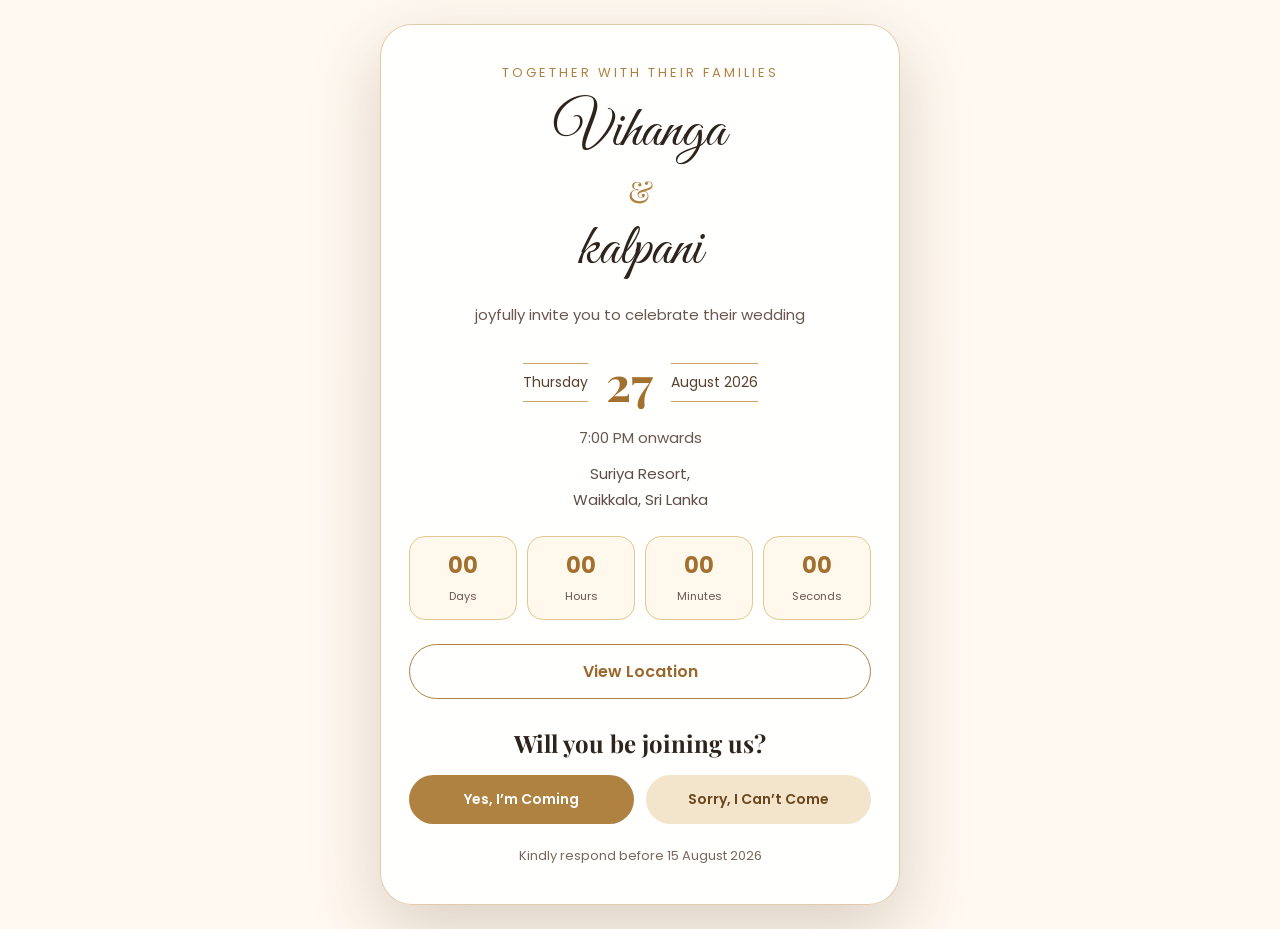
==== index.html @ 4d217984 "initial commit" ====
<!DOCTYPE html>
<html lang="en">
<head>
  <meta charset="UTF-8" />
  <meta name="viewport" content="width=device-width, initial-scale=1.0" />

  <title>Wedding Invitation</title>

  <link rel="preconnect" href="https://fonts.googleapis.com">
  <link rel="preconnect" href="https://fonts.gstatic.com" crossorigin>
  <link 
    href="https://fonts.googleapis.com/css2?family=Great+Vibes&family=Playfair+Display:wght@600;700&family=Poppins:wght@300;400;500;600&display=swap" 
    rel="stylesheet"
  >

  <link rel="stylesheet" href="style.css" />
</head>

<body>
  <section class="page">
    <div class="invitation-card">

      <p class="top-text">Together with their families</p>

      <h1 class="couple-name">Vihanga</h1>
      <p class="amp">&</p>
      <h1 class="couple-name">kalpani</h1>

      <p class="invite-text">
        joyfully invite you to celebrate their wedding
      </p>

      <div class="date-box">
        <span>Thursday</span>
        <strong>27</strong>
        <span>August 2026</span>
      </div>

      <p class="time">7:00 PM onwards</p>

      <p class="venue">
        Suriya Resort,<br>
        Waikkala, Sri Lanka
      </p>

      <div class="countdown">
        <div>
          <span id="days">00</span>
          <small>Days</small>
        </div>
        <div>
          <span id="hours">00</span>
          <small>Hours</small>
        </div>
        <div>
          <span id="minutes">00</span>
          <small>Minutes</small>
        </div>
        <div>
          <span id="seconds">00</span>
          <small>Seconds</small>
        </div>
      </div>

      <a 
        href="https://maps.app.goo.gl/Nn2h7sFLDueFdToS6" 
        target="_blank" 
        class="location-btn"
      >
        View Location
      </a>

      <h2 class="rsvp-title">Will you be joining us?</h2>

      <div class="rsvp-buttons">
        <a 
          href="https://forms.gle/jM84iCTwcnWdYzFVA" 
          target="_blank" 
          class="yes-btn"
        >
          Yes, I’m Coming
        </a>

        <a 
          href="PASTE_YOUR_GOOGLE_FORM_LINK_HERE" 
          target="_blank" 
          class="no-btn"
        >
          Sorry, I Can’t Come
        </a>
      </div>

      <p class="bottom-note">
        Kindly respond before 15 August 2026
      </p>

    </div>
  </section>

  <script src="script.js"></script>
</body>
</html>
---- style.css ----
* {
  margin: 0;
  padding: 0;
  box-sizing: border-box;
}

body {
  font-family: "Poppins", sans-serif;
  min-height: 100vh;
  background:
    linear-gradient(rgba(255, 248, 239, 0.85), rgba(255, 248, 239, 0.9)),
    url("https://images.unsplash.com/photo-1519225421980-715cb0215aed?auto=format&fit=crop&w=1600&q=80");
  background-size: cover;
  background-position: center;
  color: #3c2f2f;
}

.page {
  min-height: 100vh;
  display: flex;
  justify-content: center;
  align-items: center;
  padding: 24px;
}

.invitation-card {
  width: 100%;
  max-width: 520px;
  background: rgba(255, 255, 255, 0.92);
  border: 1px solid rgba(188, 141, 73, 0.45);
  border-radius: 32px;
  padding: 38px 28px;
  text-align: center;
  box-shadow: 0 25px 70px rgba(90, 64, 38, 0.22);
  animation: fadeUp 1s ease;
}

.top-text {
  font-size: 13px;
  letter-spacing: 3px;
  text-transform: uppercase;
  color: #b08242;
  margin-bottom: 20px;
}

.couple-name {
  font-family: "Great Vibes", cursive;
  font-size: 58px;
  font-weight: 400;
  color: #2f241d;
  line-height: 1;
}

.amp {
  font-family: "Playfair Display", serif;
  font-size: 30px;
  color: #b08242;
  margin: 10px 0;
}

.invite-text {
  margin: 24px 0;
  font-size: 15px;
  color: #6a5750;
}

.date-box {
  display: flex;
  align-items: center;
  justify-content: center;
  gap: 18px;
  margin: 24px 0 12px;
  color: #5a4030;
}

.date-box span {
  border-top: 1px solid #caa66b;
  border-bottom: 1px solid #caa66b;
  padding: 8px 0;
  font-size: 14px;
}

.date-box strong {
  font-family: "Playfair Display", serif;
  font-size: 48px;
  color: #a2702f;
}

.time {
  font-size: 15px;
  margin-bottom: 12px;
  color: #6a5750;
}

.venue {
  font-size: 15px;
  line-height: 1.7;
  color: #5e4c45;
  margin-bottom: 24px;
}

.countdown {
  display: grid;
  grid-template-columns: repeat(4, 1fr);
  gap: 10px;
  margin: 24px 0;
}

.countdown div {
  background: #fff8ec;
  border: 1px solid #e5c78f;
  border-radius: 16px;
  padding: 12px 6px;
}

.countdown span {
  display: block;
  font-weight: 700;
  font-size: 22px;
  color: #a2702f;
}

.countdown small {
  font-size: 11px;
  color: #6a5750;
}

.location-btn {
  display: inline-block;
  width: 100%;
  padding: 14px;
  border-radius: 999px;
  text-decoration: none;
  border: 1px solid #b08242;
  color: #9a682c;
  font-weight: 600;
  margin-bottom: 28px;
  transition: 0.3s;
}

.location-btn:hover {
  background: #b08242;
  color: #fff;
}

.rsvp-title {
  font-family: "Playfair Display", serif;
  font-size: 24px;
  margin-bottom: 16px;
  color: #2f241d;
}

.rsvp-buttons {
  display: flex;
  gap: 12px;
}

.rsvp-buttons a {
  flex: 1;
  text-decoration: none;
  padding: 14px 12px;
  border-radius: 999px;
  font-size: 14px;
  font-weight: 600;
  transition: 0.3s;
}

.yes-btn {
  background: #b08242;
  color: white;
}

.no-btn {
  background: #f3e5cc;
  color: #6b461d;
}

.yes-btn:hover {
  background: #8f642d;
}

.no-btn:hover {
  background: #e5c78f;
}

.bottom-note {
  margin-top: 22px;
  font-size: 13px;
  color: #7a665c;
}

@keyframes fadeUp {
  from {
    opacity: 0;
    transform: translateY(25px);
  }

  to {
    opacity: 1;
    transform: translateY(0);
  }
}

@media (max-width: 480px) {
  .invitation-card {
    padding: 32px 20px;
  }

  .couple-name {
    font-size: 48px;
  }

  .date-box {
    gap: 12px;
  }

  .date-box strong {
    font-size: 42px;
  }

  .rsvp-buttons {
    flex-direction: column;
  }
}
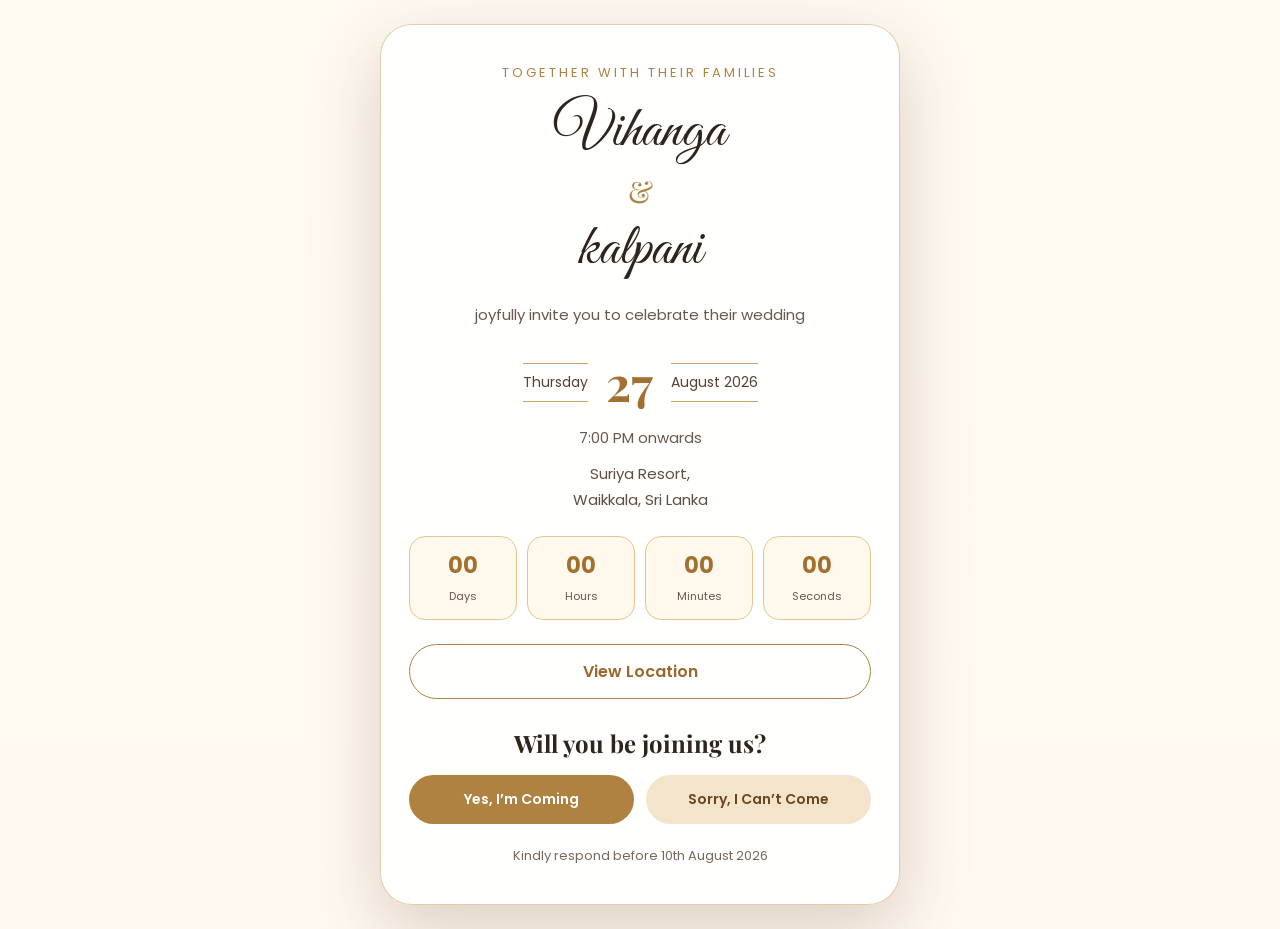
==== commit 8362ba11: "updated with yes and no links" ====
--- a/index.html
+++ b/index.html
@@ -74,16 +74,18 @@
 
       <div class="rsvp-buttons">
         <a 
-          href="https://forms.gle/jM84iCTwcnWdYzFVA" 
+          href="https://docs.google.com/forms/d/e/1FAIpQLSenoeeW-GaqPg-8CktWlD7vNxTpVNVENnKUKVrQCi29MvmIHw/viewform?usp=pp_url&entry.468338630=Yes+,+I'm+Coming" 
           target="_blank" 
+          rel="noopener noreferrer"
           class="yes-btn"
         >
           Yes, I’m Coming
         </a>
 
         <a 
-          href="PASTE_YOUR_GOOGLE_FORM_LINK_HERE" 
+          href="https://docs.google.com/forms/d/e/1FAIpQLSenoeeW-GaqPg-8CktWlD7vNxTpVNVENnKUKVrQCi29MvmIHw/viewform?usp=pp_url&entry.468338630=Sorry,+I+Can't+Come" 
           target="_blank" 
+          rel="noopener noreferrer"
           class="no-btn"
         >
           Sorry, I Can’t Come
@@ -91,7 +93,7 @@
       </div>
 
       <p class="bottom-note">
-        Kindly respond before 15 August 2026
+        Kindly respond before 10th August 2026
       </p>
 
     </div>
@@ -99,4 +101,7 @@
 
   <script src="script.js"></script>
 </body>
-</html>+</html>
+<!-- 
+https://docs.google.com/forms/d/e/1FAIpQLSenoeeW-GaqPg-8CktWlD7vNxTpVNVENnKUKVrQCi29MvmIHw/viewform?usp=pp_url&entry.468338630=Yes+,+I'm+Coming
+https://docs.google.com/forms/d/e/1FAIpQLSenoeeW-GaqPg-8CktWlD7vNxTpVNVENnKUKVrQCi29MvmIHw/viewform?usp=pp_url&entry.468338630=Sorry,+I+Can't+Come -->
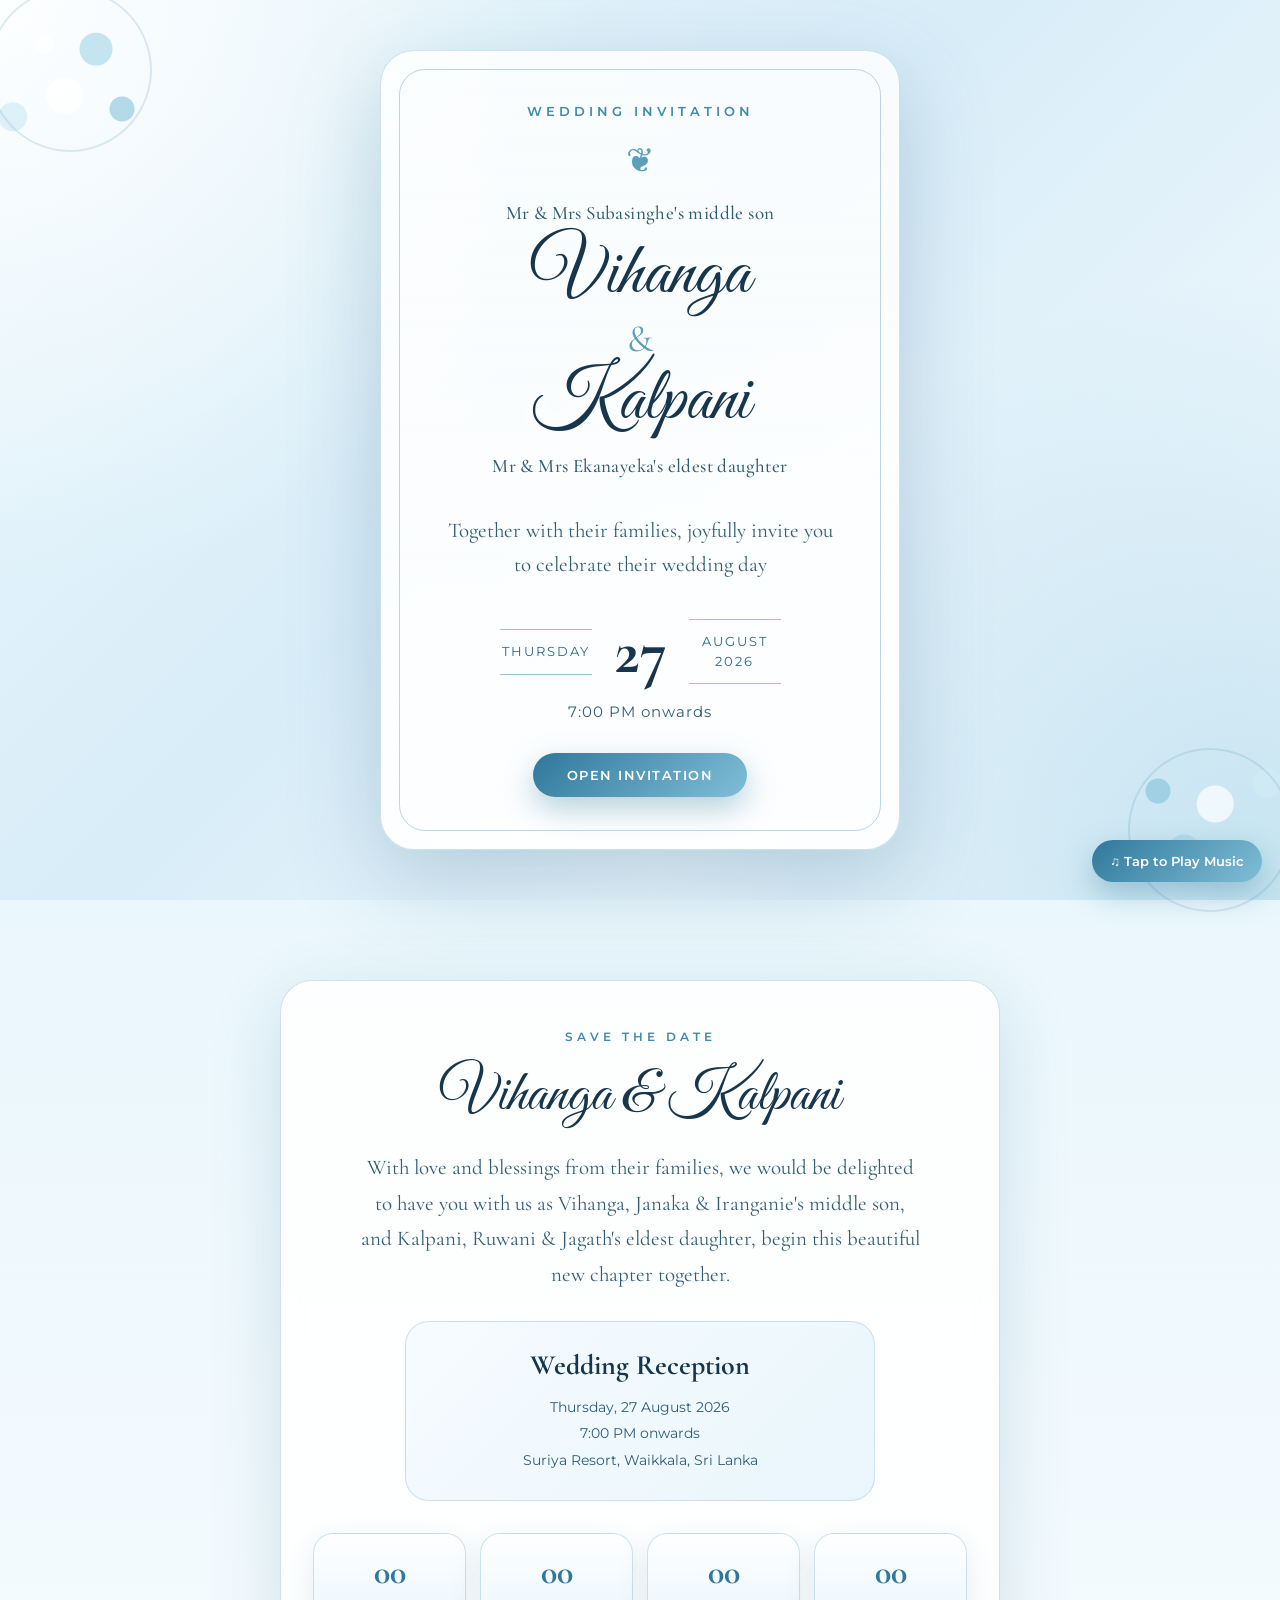
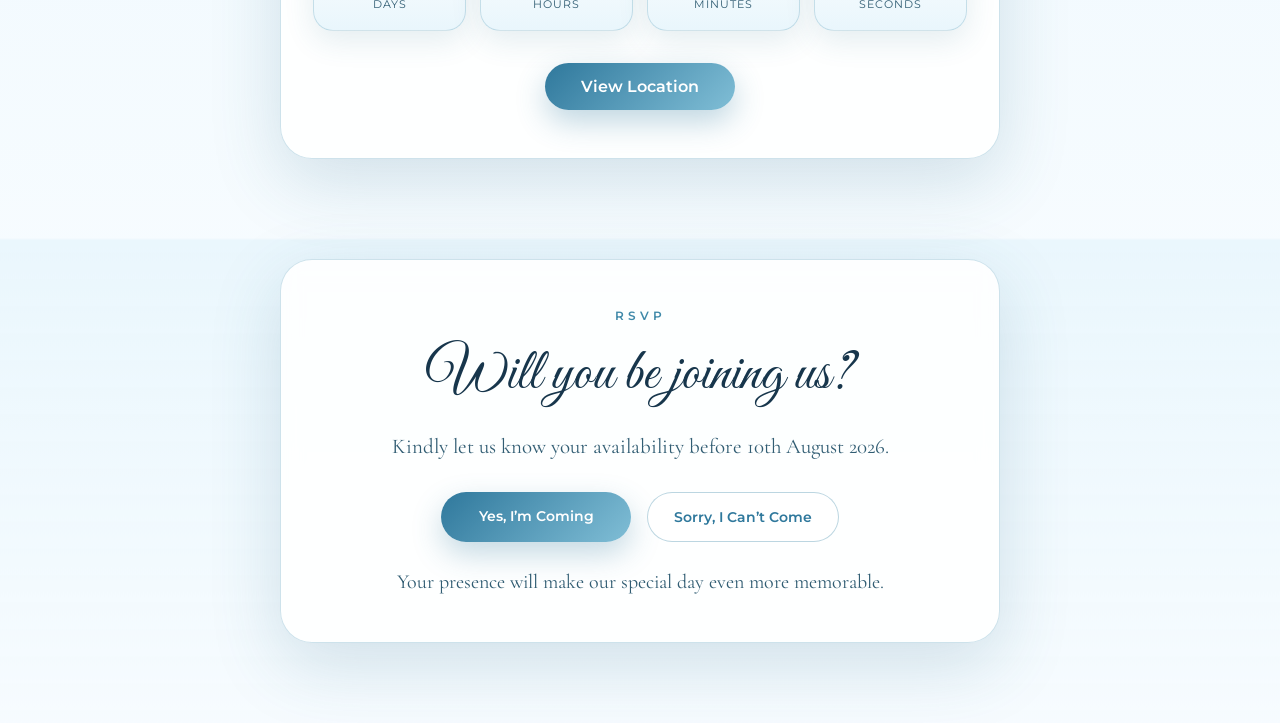
==== commit 5f17403c: "updated with music" ====
--- a/index.html
+++ b/index.html
@@ -4,12 +4,12 @@
   <meta charset="UTF-8" />
   <meta name="viewport" content="width=device-width, initial-scale=1.0" />
 
-  <title>Wedding Invitation</title>
+  <title>Vihanga & Kalpani Wedding Invitation</title>
 
   <link rel="preconnect" href="https://fonts.googleapis.com">
   <link rel="preconnect" href="https://fonts.gstatic.com" crossorigin>
   <link 
-    href="https://fonts.googleapis.com/css2?family=Great+Vibes&family=Playfair+Display:wght@600;700&family=Poppins:wght@300;400;500;600&display=swap" 
+    href="https://fonts.googleapis.com/css2?family=Cormorant+Garamond:wght@400;500;600;700&family=Great+Vibes&family=Montserrat:wght@300;400;500;600&display=swap" 
     rel="stylesheet"
   >
 
@@ -17,91 +17,154 @@
 </head>
 
 <body>
-  <section class="page">
-    <div class="invitation-card">
+   <audio id="weddingMusic" autoplay loop>
 
-      <p class="top-text">Together with their families</p>
+    <source src="wedding-song.mp3" type="audio/mpeg">
 
-      <h1 class="couple-name">Vihanga</h1>
-      <p class="amp">&</p>
-      <h1 class="couple-name">kalpani</h1>
+  </audio>
 
-      <p class="invite-text">
-        joyfully invite you to celebrate their wedding
-      </p>
+  <button class="music-btn hidden" id="musicBtn" onclick="startMusic()">
 
-      <div class="date-box">
-        <span>Thursday</span>
-        <strong>27</strong>
-        <span>August 2026</span>
+    ♫ Tap to Play Music
+
+  </button>
+  <main class="wedding-page">
+
+    <!-- Hero Section -->
+    <section class="hero-section">
+      <div class="floral floral-top-left"></div>
+      <div class="floral floral-bottom-right"></div>
+
+      <div class="hero-card">
+        <p class="small-heading">Wedding Invitation</p>
+
+        <div class="ornament">❦</div>
+
+        <p class="family-line">
+          Mr & Mrs Subasinghe's middle son
+        </p>
+
+        <h1 class="couple-title">
+          Vihanga
+          <span>&</span>
+          Kalpani
+        </h1>
+
+        <p class="family-line">
+          Mr & Mrs Ekanayeka's eldest daughter
+        </p>
+
+        <p class="sub-text">
+          Together with their families, joyfully invite you to celebrate their wedding day
+        </p>
+
+        <div class="date-panel">
+          <div class="date-side">Thursday</div>
+          <div class="date-main">27</div>
+          <div class="date-side">August<br>2026</div>
+        </div>
+
+        <p class="time-text">7:00 PM onwards</p>
+
+        <a href="#details" class="open-btn">Open Invitation</a>
       </div>
+    </section>
 
-      <p class="time">7:00 PM onwards</p>
+    <!-- Details Section -->
+    <section class="details-section" id="details">
+      <div class="section-card">
 
-      <p class="venue">
-        Suriya Resort,<br>
-        Waikkala, Sri Lanka
-      </p>
+        <p class="section-label">Save The Date</p>
 
-      <div class="countdown">
-        <div>
-          <span id="days">00</span>
-          <small>Days</small>
+        <h2 class="section-title">Vihanga & Kalpani</h2>
+
+        <p class="details-text">
+          With love and blessings from their families, we would be delighted to have you with us
+          as Vihanga, Janaka & Iranganie's middle son, and Kalpani, Ruwani & Jagath's eldest daughter,
+          begin this beautiful new chapter together.
+        </p>
+
+        <div class="info-box">
+          <h3>Wedding Reception</h3>
+          <p>Thursday, 27 August 2026</p>
+          <p>7:00 PM onwards</p>
+          <p>Suriya Resort, Waikkala, Sri Lanka</p>
         </div>
-        <div>
-          <span id="hours">00</span>
-          <small>Hours</small>
+
+        <div class="countdown">
+          <div>
+            <span id="days">00</span>
+            <small>Days</small>
+          </div>
+
+          <div>
+            <span id="hours">00</span>
+            <small>Hours</small>
+          </div>
+
+          <div>
+            <span id="minutes">00</span>
+            <small>Minutes</small>
+          </div>
+
+          <div>
+            <span id="seconds">00</span>
+            <small>Seconds</small>
+          </div>
         </div>
-        <div>
-          <span id="minutes">00</span>
-          <small>Minutes</small>
-        </div>
-        <div>
-          <span id="seconds">00</span>
-          <small>Seconds</small>
-        </div>
-      </div>
 
-      <a 
-        href="https://maps.app.goo.gl/Nn2h7sFLDueFdToS6" 
-        target="_blank" 
-        class="location-btn"
-      >
-        View Location
-      </a>
-
-      <h2 class="rsvp-title">Will you be joining us?</h2>
-
-      <div class="rsvp-buttons">
         <a 
-          href="https://docs.google.com/forms/d/e/1FAIpQLSenoeeW-GaqPg-8CktWlD7vNxTpVNVENnKUKVrQCi29MvmIHw/viewform?usp=pp_url&entry.468338630=Yes+,+I'm+Coming" 
+          href="https://maps.app.goo.gl/Nn2h7sFLDueFdToS6" 
           target="_blank" 
           rel="noopener noreferrer"
-          class="yes-btn"
+          class="location-btn"
         >
-          Yes, I’m Coming
-        </a>
-
-        <a 
-          href="https://docs.google.com/forms/d/e/1FAIpQLSenoeeW-GaqPg-8CktWlD7vNxTpVNVENnKUKVrQCi29MvmIHw/viewform?usp=pp_url&entry.468338630=Sorry,+I+Can't+Come" 
-          target="_blank" 
-          rel="noopener noreferrer"
-          class="no-btn"
-        >
-          Sorry, I Can’t Come
+          View Location
         </a>
       </div>
+    </section>
 
-      <p class="bottom-note">
-        Kindly respond before 10th August 2026
-      </p>
+    <!-- RSVP Section -->
+    <section class="rsvp-section">
+      <div class="section-card rsvp-card">
 
-    </div>
-  </section>
+        <p class="section-label">RSVP</p>
+
+        <h2 class="section-title">Will you be joining us?</h2>
+
+        <p class="details-text">
+          Kindly let us know your availability before 10th August 2026.
+        </p>
+
+        <div class="rsvp-buttons">
+          <a 
+            href="https://docs.google.com/forms/d/e/1FAIpQLSenoeeW-GaqPg-8CktWlD7vNxTpVNVENnKUKVrQCi29MvmIHw/viewform?usp=pp_url&entry.468338630=Yes+,+I'm+Coming" 
+            target="_blank" 
+            rel="noopener noreferrer"
+            class="yes-btn"
+          >
+            Yes, I’m Coming
+          </a>
+
+          <a 
+            href="https://docs.google.com/forms/d/e/1FAIpQLSenoeeW-GaqPg-8CktWlD7vNxTpVNVENnKUKVrQCi29MvmIHw/viewform?usp=pp_url&entry.468338630=Sorry,+I+Can't+Come" 
+            target="_blank" 
+            rel="noopener noreferrer"
+            class="no-btn"
+          >
+            Sorry, I Can’t Come
+          </a>
+        </div>
+
+        <p class="footer-note">
+          Your presence will make our special day even more memorable.
+        </p>
+
+      </div>
+    </section>
+
+  </main>
 
   <script src="script.js"></script>
 </body>
-</html>
-<!-- 
-https://docs.google.com/forms/d/e/1FAIpQLSenoeeW-GaqPg-8CktWlD7vNxTpVNVENnKUKVrQCi29MvmIHw/viewform?usp=pp_url&entry.468338630=Yes+,+I'm+Coming
-https://docs.google.com/forms/d/e/1FAIpQLSenoeeW-GaqPg-8CktWlD7vNxTpVNVENnKUKVrQCi29MvmIHw/viewform?usp=pp_url&entry.468338630=Sorry,+I+Can't+Come -->+</html>
--- a/style.css
+++ b/style.css
@@ -4,195 +4,385 @@
   box-sizing: border-box;
 }
 
+html {
+  scroll-behavior: smooth;
+}
+
 body {
-  font-family: "Poppins", sans-serif;
+  font-family: "Montserrat", sans-serif;
+  color: #19354a;
+  background: #eaf5fb;
+}
+
+.wedding-page {
+  width: 100%;
+  overflow: hidden;
+}
+
+/* Hero Section */
+.hero-section {
   min-height: 100vh;
-  background:
-    linear-gradient(rgba(255, 248, 239, 0.85), rgba(255, 248, 239, 0.9)),
-    url("https://images.unsplash.com/photo-1519225421980-715cb0215aed?auto=format&fit=crop&w=1600&q=80");
-  background-size: cover;
-  background-position: center;
-  color: #3c2f2f;
-}
-
-.page {
-  min-height: 100vh;
+  position: relative;
   display: flex;
   justify-content: center;
   align-items: center;
-  padding: 24px;
-}
-
-.invitation-card {
+  padding: 28px;
+  background:
+    radial-gradient(circle at top left, rgba(255, 255, 255, 0.9), transparent 38%),
+    radial-gradient(circle at bottom right, rgba(135, 198, 222, 0.45), transparent 40%),
+    linear-gradient(135deg, #eaf7fd 0%, #d8edf8 45%, #f7fbff 100%);
+}
+
+.hero-card {
   width: 100%;
   max-width: 520px;
-  background: rgba(255, 255, 255, 0.92);
-  border: 1px solid rgba(188, 141, 73, 0.45);
+  min-height: 760px;
+  position: relative;
+  z-index: 2;
+  padding: 52px 32px;
+  text-align: center;
+  border-radius: 34px;
+  background:
+    linear-gradient(rgba(255, 255, 255, 0.82), rgba(255, 255, 255, 0.94)),
+    url("https://images.unsplash.com/photo-1526047932273-341f2a7631f9?auto=format&fit=crop&w=1200&q=80");
+  background-size: cover;
+  background-position: center;
+  border: 1px solid rgba(79, 150, 184, 0.28);
+  box-shadow: 0 30px 90px rgba(45, 105, 135, 0.26);
+  display: flex;
+  flex-direction: column;
+  justify-content: center;
+  animation: fadeUp 1s ease;
+}
+
+.hero-card::before {
+  content: "";
+  position: absolute;
+  inset: 18px;
+  border: 1px solid rgba(70, 139, 174, 0.35);
+  border-radius: 26px;
+  pointer-events: none;
+}
+
+.small-heading {
+  font-size: 13px;
+  letter-spacing: 4px;
+  text-transform: uppercase;
+  color: #3f89a9;
+  font-weight: 600;
+  margin-bottom: 20px;
+}
+
+.ornament {
+  font-size: 34px;
+  color: #5b9fbd;
+  margin-bottom: 18px;
+}
+
+.family-line {
+  max-width: 380px;
+  margin: 0 auto 14px;
+  font-family: "Cormorant Garamond", serif;
+  font-size: 19px;
+  font-weight: 500;
+  line-height: 1.5;
+  color: #315d73;
+  letter-spacing: 0.4px;
+}
+
+.couple-title {
+  font-family: "Great Vibes", cursive;
+  font-size: 74px;
+  font-weight: 400;
+  line-height: 0.95;
+  color: #17364c;
+  text-shadow: 0 4px 20px rgba(255, 255, 255, 0.7);
+  margin-bottom: 14px;
+}
+
+.couple-title span {
+  display: block;
+  font-family: "Cormorant Garamond", serif;
+  font-size: 38px;
+  color: #5b9fbd;
+  margin: 10px 0;
+}
+
+.sub-text {
+  max-width: 390px;
+  margin: 20px auto 0;
+  font-family: "Cormorant Garamond", serif;
+  font-size: 21px;
+  line-height: 1.6;
+  color: #315d73;
+}
+
+.date-panel {
+  margin: 32px auto 12px;
+  display: flex;
+  justify-content: center;
+  align-items: center;
+  gap: 22px;
+}
+
+.date-side {
+  min-width: 92px;
+  font-size: 13px;
+  line-height: 1.5;
+  letter-spacing: 2px;
+  text-transform: uppercase;
+  color: #2c6883;
+  padding: 12px 0;
+  border-top: 1px solid rgba(63, 137, 169, 0.5);
+  border-bottom: 1px solid rgba(63, 137, 169, 0.5);
+}
+
+.date-main {
+  font-family: "Cormorant Garamond", serif;
+  font-size: 64px;
+  font-weight: 700;
+  color: #17364c;
+}
+
+.time-text {
+  font-size: 15px;
+  letter-spacing: 1px;
+  color: #315d73;
+  margin-bottom: 32px;
+}
+
+.open-btn {
+  width: fit-content;
+  margin: 0 auto;
+  padding: 14px 34px;
+  border-radius: 999px;
+  background: linear-gradient(135deg, #2f789c, #80bed6);
+  color: #fff;
+  text-decoration: none;
+  font-size: 13px;
+  font-weight: 600;
+  letter-spacing: 1.5px;
+  text-transform: uppercase;
+  box-shadow: 0 12px 30px rgba(47, 120, 156, 0.35);
+  transition: 0.3s ease;
+}
+
+.open-btn:hover {
+  transform: translateY(-3px);
+  box-shadow: 0 16px 35px rgba(47, 120, 156, 0.42);
+}
+
+/* Decorative Floral */
+.floral {
+  position: absolute;
+  width: 260px;
+  height: 260px;
+  background:
+    radial-gradient(circle at 40% 40%, rgba(255,255,255,0.95) 0 9px, transparent 10px),
+    radial-gradient(circle at 60% 42%, rgba(165,215,232,0.85) 0 16px, transparent 17px),
+    radial-gradient(circle at 48% 60%, rgba(255,255,255,0.92) 0 18px, transparent 19px),
+    radial-gradient(circle at 70% 65%, rgba(125,190,214,0.75) 0 12px, transparent 13px),
+    radial-gradient(circle at 28% 68%, rgba(210,236,246,0.95) 0 14px, transparent 15px);
+  opacity: 0.75;
+  filter: blur(0.2px);
+}
+
+.floral::after {
+  content: "";
+  position: absolute;
+  inset: 48px;
+  border: 2px solid rgba(63, 137, 169, 0.22);
+  border-radius: 50%;
+  transform: rotate(25deg);
+}
+
+.floral-top-left {
+  top: -60px;
+  left: -60px;
+}
+
+.floral-bottom-right {
+  bottom: -60px;
+  right: -60px;
+  transform: rotate(180deg);
+}
+
+/* Common Sections */
+.details-section,
+.rsvp-section {
+  padding: 80px 24px;
+  background:
+    linear-gradient(rgba(234, 247, 253, 0.88), rgba(247, 252, 255, 0.95)),
+    url("https://images.unsplash.com/photo-1490750967868-88aa4486c946?auto=format&fit=crop&w=1600&q=80");
+  background-size: cover;
+  background-position: center;
+}
+
+.rsvp-section {
+  padding-top: 20px;
+}
+
+.section-card {
+  width: 100%;
+  max-width: 720px;
+  margin: 0 auto;
+  padding: 48px 32px;
+  text-align: center;
   border-radius: 32px;
-  padding: 38px 28px;
-  text-align: center;
-  box-shadow: 0 25px 70px rgba(90, 64, 38, 0.22);
-  animation: fadeUp 1s ease;
-}
-
-.top-text {
-  font-size: 13px;
-  letter-spacing: 3px;
+  background: rgba(255, 255, 255, 0.88);
+  border: 1px solid rgba(79, 150, 184, 0.28);
+  box-shadow: 0 22px 70px rgba(45, 105, 135, 0.18);
+  backdrop-filter: blur(10px);
+}
+
+.section-label {
+  font-size: 12px;
+  letter-spacing: 4px;
   text-transform: uppercase;
-  color: #b08242;
-  margin-bottom: 20px;
-}
-
-.couple-name {
+  color: #3f89a9;
+  font-weight: 600;
+  margin-bottom: 16px;
+}
+
+.section-title {
   font-family: "Great Vibes", cursive;
   font-size: 58px;
   font-weight: 400;
-  color: #2f241d;
-  line-height: 1;
-}
-
-.amp {
-  font-family: "Playfair Display", serif;
-  font-size: 30px;
-  color: #b08242;
-  margin: 10px 0;
-}
-
-.invite-text {
-  margin: 24px 0;
-  font-size: 15px;
-  color: #6a5750;
-}
-
-.date-box {
-  display: flex;
-  align-items: center;
-  justify-content: center;
-  gap: 18px;
-  margin: 24px 0 12px;
-  color: #5a4030;
-}
-
-.date-box span {
-  border-top: 1px solid #caa66b;
-  border-bottom: 1px solid #caa66b;
-  padding: 8px 0;
+  color: #17364c;
+  margin-bottom: 18px;
+}
+
+.details-text {
+  max-width: 560px;
+  margin: 0 auto 28px;
+  font-family: "Cormorant Garamond", serif;
+  font-size: 21px;
+  line-height: 1.7;
+  color: #315d73;
+}
+
+.info-box {
+  max-width: 470px;
+  margin: 0 auto 32px;
+  padding: 26px 22px;
+  border-radius: 24px;
+  background: linear-gradient(135deg, #f6fbff, #e9f6fc);
+  border: 1px solid rgba(63, 137, 169, 0.22);
+}
+
+.info-box h3 {
+  font-family: "Cormorant Garamond", serif;
+  font-size: 28px;
+  color: #17364c;
+  margin-bottom: 12px;
+}
+
+.info-box p {
   font-size: 14px;
-}
-
-.date-box strong {
-  font-family: "Playfair Display", serif;
-  font-size: 48px;
-  color: #a2702f;
-}
-
-.time {
-  font-size: 15px;
-  margin-bottom: 12px;
-  color: #6a5750;
-}
-
-.venue {
-  font-size: 15px;
-  line-height: 1.7;
-  color: #5e4c45;
-  margin-bottom: 24px;
-}
-
+  line-height: 1.9;
+  color: #315d73;
+}
+
+/* Countdown */
 .countdown {
   display: grid;
   grid-template-columns: repeat(4, 1fr);
-  gap: 10px;
-  margin: 24px 0;
+  gap: 14px;
+  margin: 32px 0;
 }
 
 .countdown div {
-  background: #fff8ec;
-  border: 1px solid #e5c78f;
-  border-radius: 16px;
-  padding: 12px 6px;
+  padding: 18px 8px;
+  border-radius: 20px;
+  background: linear-gradient(180deg, #ffffff, #e9f6fc);
+  border: 1px solid rgba(63, 137, 169, 0.24);
+  box-shadow: 0 10px 30px rgba(45, 105, 135, 0.12);
 }
 
 .countdown span {
   display: block;
+  font-family: "Cormorant Garamond", serif;
+  font-size: 34px;
   font-weight: 700;
-  font-size: 22px;
-  color: #a2702f;
+  color: #2f789c;
 }
 
 .countdown small {
   font-size: 11px;
-  color: #6a5750;
+  letter-spacing: 1px;
+  text-transform: uppercase;
+  color: #315d73;
+}
+
+/* Buttons */
+.location-btn,
+.yes-btn,
+.no-btn {
+  display: inline-block;
+  text-decoration: none;
+  border-radius: 999px;
+  font-weight: 600;
+  transition: 0.3s ease;
 }
 
 .location-btn {
-  display: inline-block;
-  width: 100%;
-  padding: 14px;
-  border-radius: 999px;
-  text-decoration: none;
-  border: 1px solid #b08242;
-  color: #9a682c;
-  font-weight: 600;
-  margin-bottom: 28px;
-  transition: 0.3s;
+  padding: 14px 36px;
+  color: #fff;
+  background: linear-gradient(135deg, #2f789c, #80bed6);
+  box-shadow: 0 12px 30px rgba(47, 120, 156, 0.3);
 }
 
 .location-btn:hover {
-  background: #b08242;
-  color: #fff;
-}
-
-.rsvp-title {
-  font-family: "Playfair Display", serif;
-  font-size: 24px;
-  margin-bottom: 16px;
-  color: #2f241d;
+  transform: translateY(-3px);
+}
+
+.rsvp-card {
+  position: relative;
 }
 
 .rsvp-buttons {
   display: flex;
-  gap: 12px;
-}
-
-.rsvp-buttons a {
-  flex: 1;
-  text-decoration: none;
-  padding: 14px 12px;
-  border-radius: 999px;
+  justify-content: center;
+  gap: 16px;
+  margin-top: 28px;
+}
+
+.yes-btn,
+.no-btn {
+  padding: 15px 26px;
+  min-width: 190px;
   font-size: 14px;
-  font-weight: 600;
-  transition: 0.3s;
 }
 
 .yes-btn {
-  background: #b08242;
-  color: white;
+  color: #fff;
+  background: linear-gradient(135deg, #2f789c, #80bed6);
+  box-shadow: 0 12px 30px rgba(47, 120, 156, 0.28);
 }
 
 .no-btn {
-  background: #f3e5cc;
-  color: #6b461d;
-}
-
-.yes-btn:hover {
-  background: #8f642d;
-}
-
+  color: #2f789c;
+  background: #ffffff;
+  border: 1px solid rgba(63, 137, 169, 0.35);
+}
+
+.yes-btn:hover,
 .no-btn:hover {
-  background: #e5c78f;
-}
-
-.bottom-note {
-  margin-top: 22px;
-  font-size: 13px;
-  color: #7a665c;
-}
-
+  transform: translateY(-3px);
+}
+
+.footer-note {
+  margin-top: 28px;
+  font-family: "Cormorant Garamond", serif;
+  font-size: 20px;
+  color: #315d73;
+}
+
+/* Animation */
 @keyframes fadeUp {
   from {
     opacity: 0;
-    transform: translateY(25px);
+    transform: translateY(28px);
   }
 
   to {
@@ -201,24 +391,122 @@
   }
 }
 
-@media (max-width: 480px) {
-  .invitation-card {
-    padding: 32px 20px;
-  }
-
-  .couple-name {
+/* Mobile Responsive */
+@media (max-width: 600px) {
+  .hero-section {
+    padding: 18px;
+  }
+
+  .hero-card {
+    min-height: 700px;
+    padding: 42px 22px;
+    border-radius: 28px;
+  }
+
+  .couple-title {
+    font-size: 60px;
+  }
+
+  .couple-title span {
+    font-size: 32px;
+  }
+
+  .family-line {
+    font-size: 17px;
+  }
+
+  .sub-text {
+    font-size: 19px;
+  }
+
+  .date-panel {
+    gap: 12px;
+  }
+
+  .date-side {
+    min-width: 78px;
+    font-size: 11px;
+  }
+
+  .date-main {
+    font-size: 54px;
+  }
+
+  .section-card {
+    padding: 40px 20px;
+    border-radius: 28px;
+  }
+
+  .section-title {
     font-size: 48px;
   }
 
-  .date-box {
-    gap: 12px;
-  }
-
-  .date-box strong {
-    font-size: 42px;
+  .details-text {
+    font-size: 19px;
+  }
+
+  .countdown {
+    gap: 8px;
+  }
+
+  .countdown div {
+    padding: 14px 4px;
+    border-radius: 16px;
+  }
+
+  .countdown span {
+    font-size: 28px;
+  }
+
+  .countdown small {
+    font-size: 9px;
   }
 
   .rsvp-buttons {
     flex-direction: column;
   }
+
+  .yes-btn,
+  .no-btn {
+    width: 100%;
+  }
+
+  .floral {
+    width: 190px;
+    height: 190px;
+  }
+}
+
+@media (max-width: 380px) {
+  .couple-title {
+    font-size: 52px;
+  }
+
+  .date-side {
+    min-width: 68px;
+  }
+
+  .date-main {
+    font-size: 48px;
+  }
+}
+.music-btn {
+  position: fixed;
+  right: 18px;
+  bottom: 18px;
+  z-index: 999;
+  border: none;
+  padding: 13px 18px;
+  border-radius: 999px;
+  background: linear-gradient(135deg, #2f789c, #80bed6);
+  color: white;
+  font-family: "Montserrat", sans-serif;
+  font-size: 13px;
+  font-weight: 600;
+  cursor: pointer;
+  box-shadow: 0 12px 30px rgba(47, 120, 156, 0.35);
+}
+
+.hidden {
+  display: none;
 }
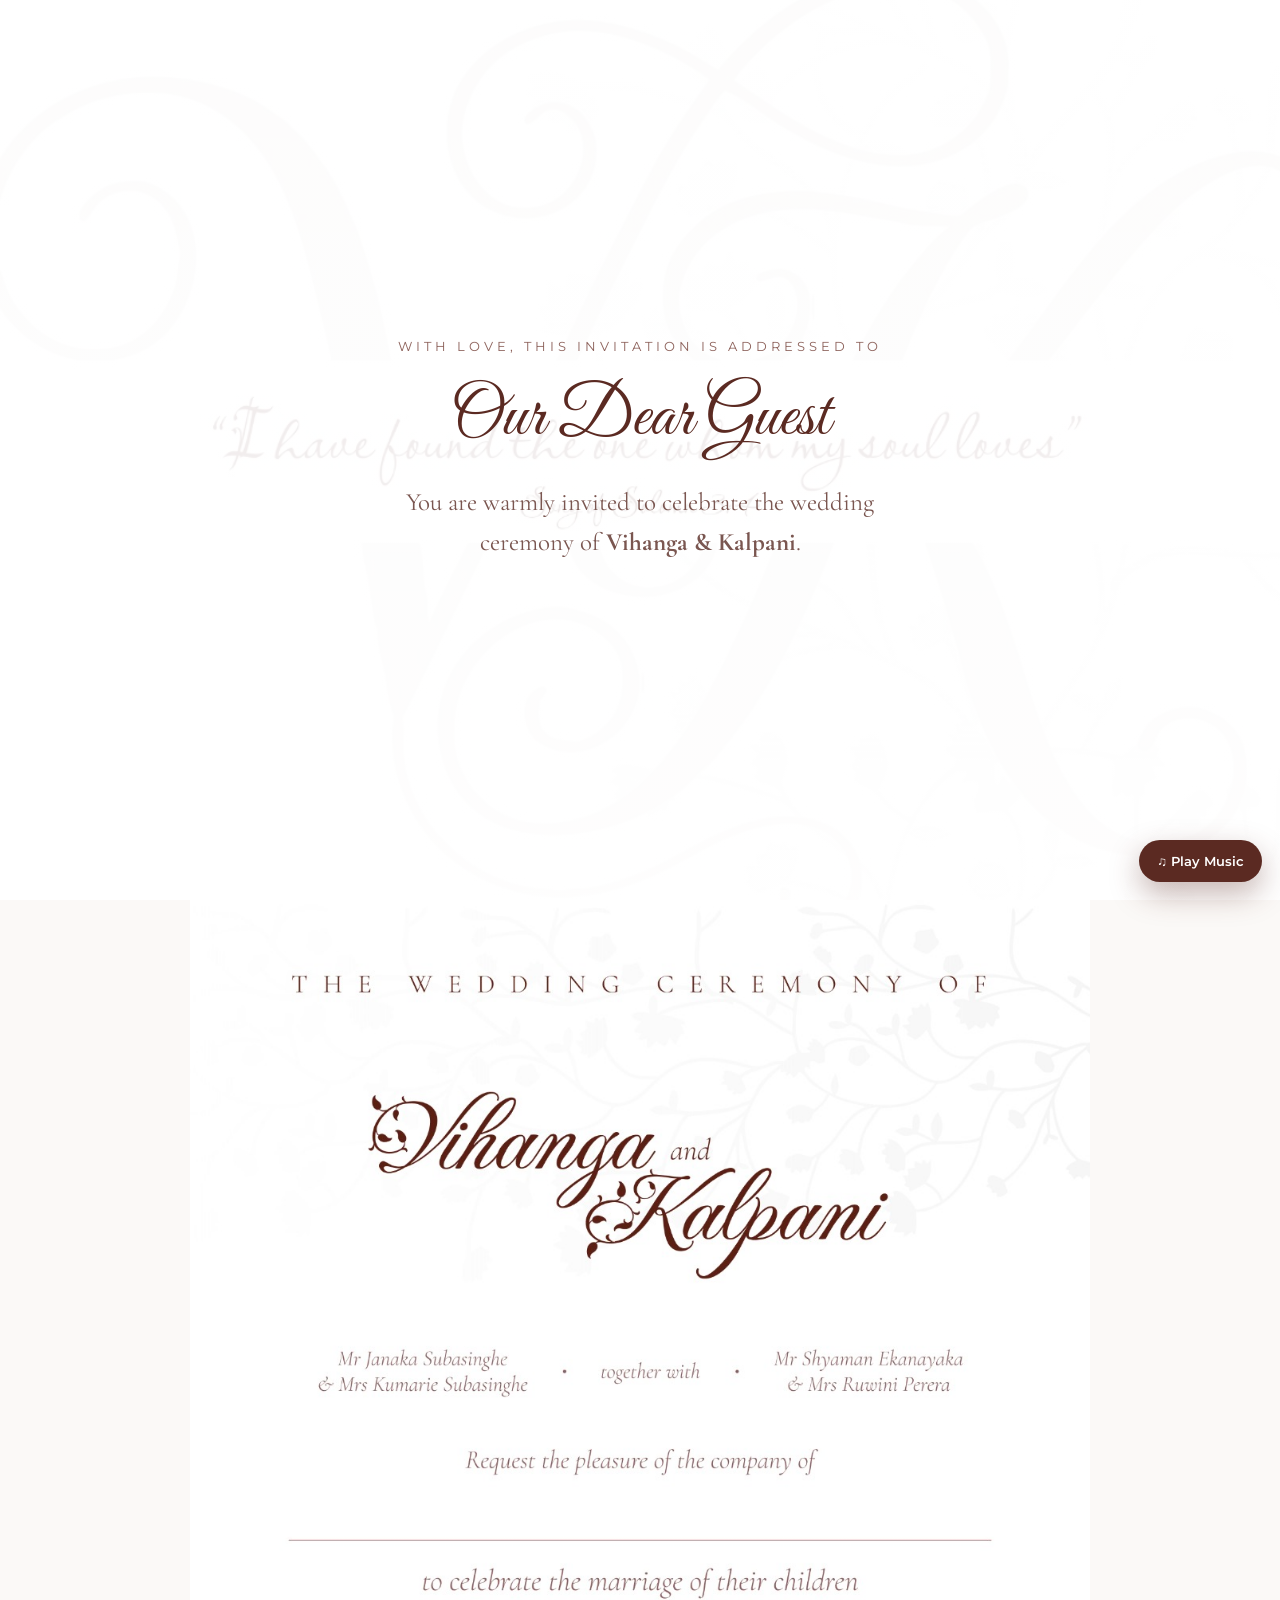
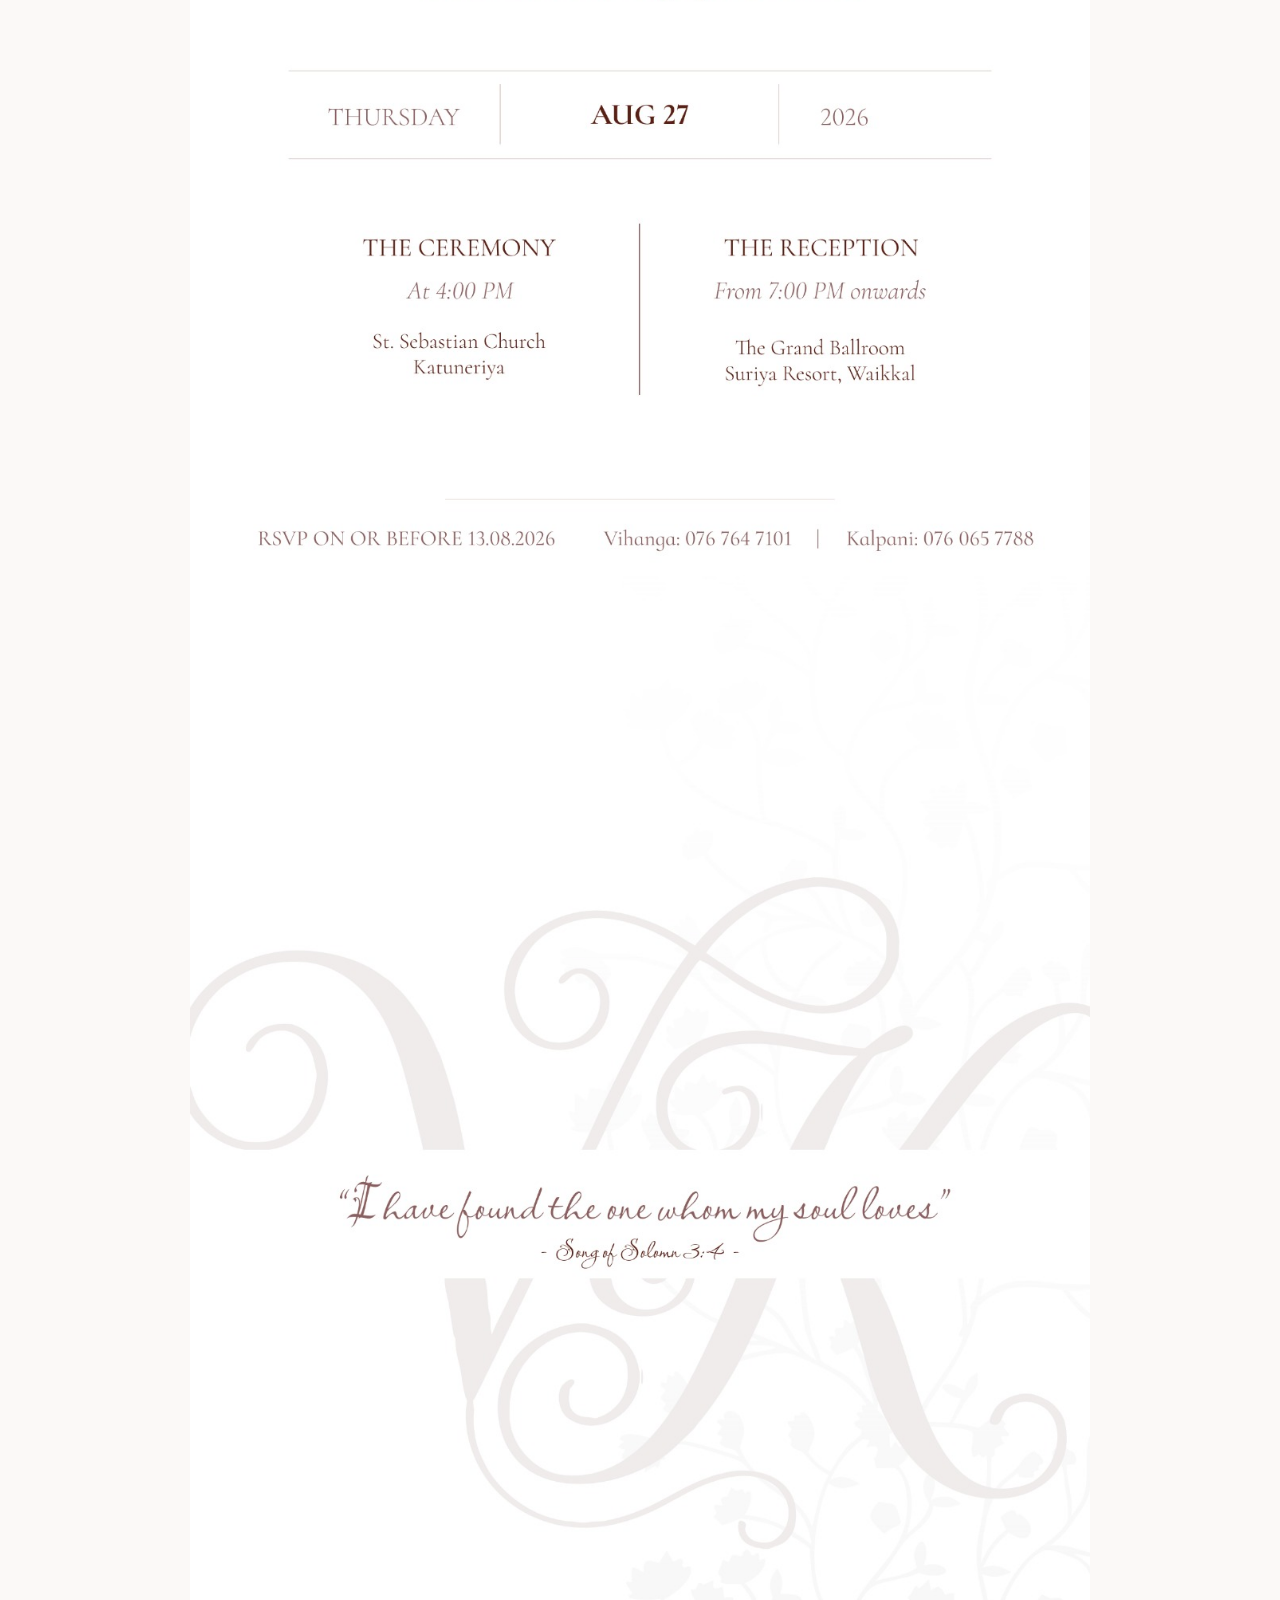
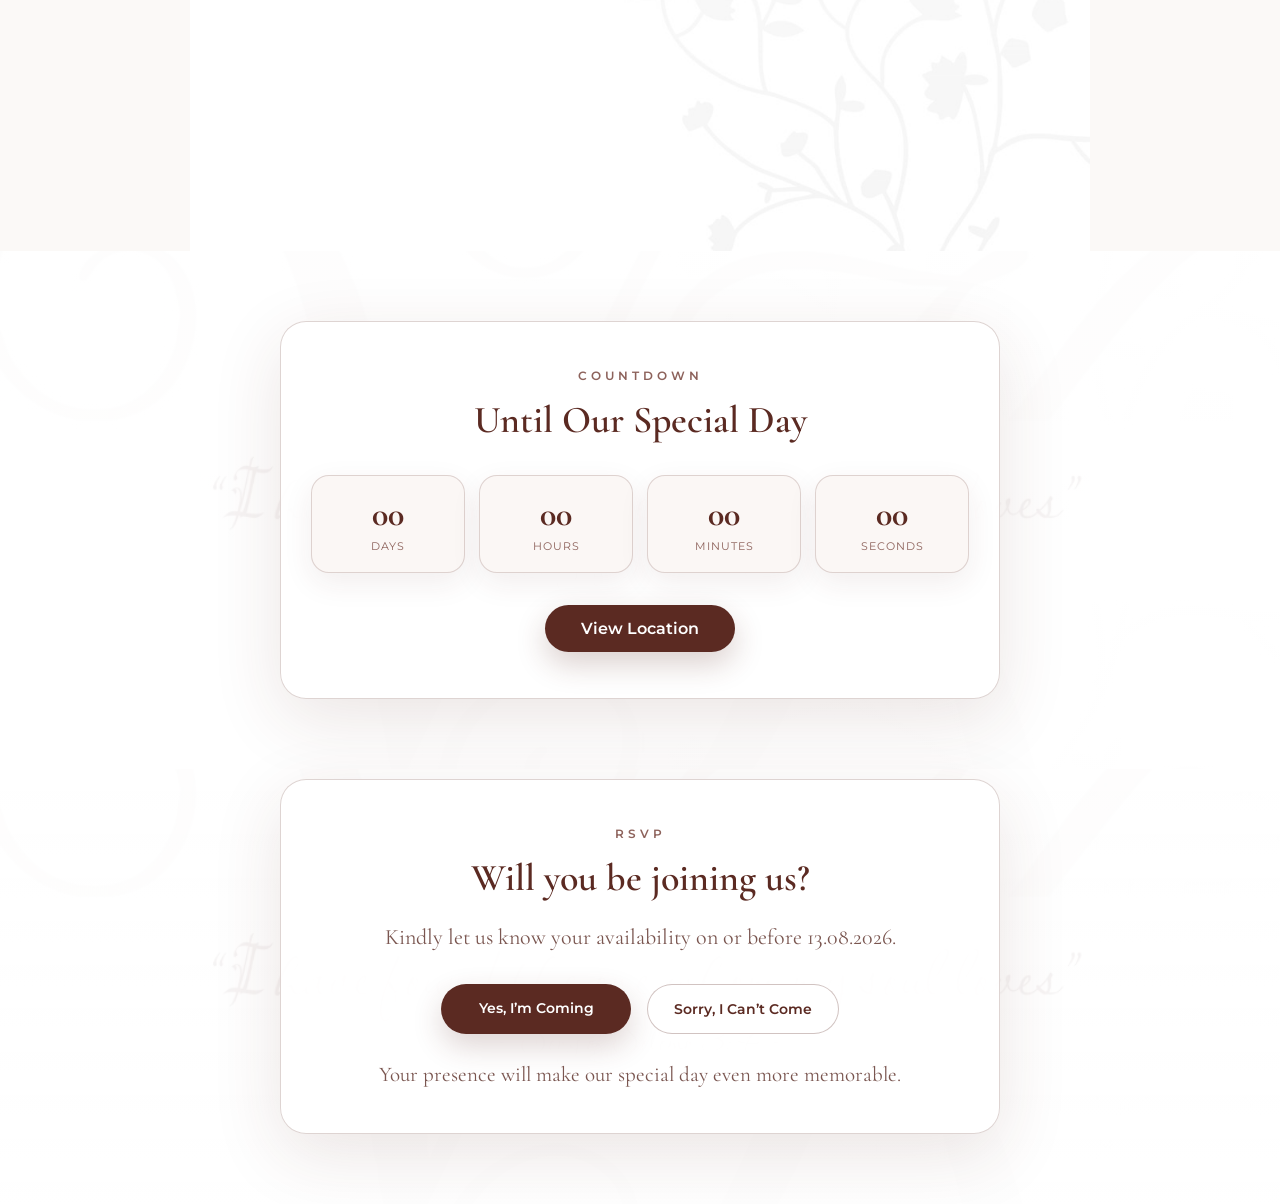
==== commit 182ee471: "updated the color and add invitation jpeg" ====
--- a/index.html
+++ b/index.html
@@ -17,79 +17,38 @@
 </head>
 
 <body>
-   <audio id="weddingMusic" autoplay loop>
 
+  <audio id="weddingMusic" autoplay loop>
     <source src="wedding-song.mp3" type="audio/mpeg">
-
   </audio>
 
-  <button class="music-btn hidden" id="musicBtn" onclick="startMusic()">
+  <button class="music-btn" id="musicBtn" onclick="toggleMusic()">
+    ♫ Play Music
+  </button>
 
-    ♫ Tap to Play Music
-
-  </button>
   <main class="wedding-page">
 
-    <!-- Hero Section -->
-    <section class="hero-section">
-      <div class="floral floral-top-left"></div>
-      <div class="floral floral-bottom-right"></div>
-
-      <div class="hero-card">
-        <p class="small-heading">Wedding Invitation</p>
-
-        <div class="ornament">❦</div>
-
-        <p class="family-line">
-          Mr & Mrs Subasinghe's middle son
-        </p>
-
-        <h1 class="couple-title">
-          Vihanga
-          <span>&</span>
-          Kalpani
-        </h1>
-
-        <p class="family-line">
-          Mr & Mrs Ekanayeka's eldest daughter
-        </p>
-
-        <p class="sub-text">
-          Together with their families, joyfully invite you to celebrate their wedding day
-        </p>
-
-        <div class="date-panel">
-          <div class="date-side">Thursday</div>
-          <div class="date-main">27</div>
-          <div class="date-side">August<br>2026</div>
-        </div>
-
-        <p class="time-text">7:00 PM onwards</p>
-
-        <a href="#details" class="open-btn">Open Invitation</a>
-      </div>
+    <section class="guest-section">
+      <p class="guest-small">With love, this invitation is addressed to</p>
+      <h1 id="guestName">Our Dear Guest</h1>
+      <p class="guest-text">
+        You are warmly invited to celebrate the wedding ceremony of
+        <strong>Vihanga & Kalpani</strong>.
+      </p>
     </section>
 
-    <!-- Details Section -->
-    <section class="details-section" id="details">
+    <section class="image-section">
+      <img src="invitation.jpg" alt="Wedding Invitation" class="invitation-img">
+    </section>
+
+    <section class="quote-section">
+      <img src="bible-quote.jpg" alt="Wedding Quote" class="quote-img">
+    </section>
+
+    <section class="countdown-section">
       <div class="section-card">
-
-        <p class="section-label">Save The Date</p>
-
-        <h2 class="section-title">Vihanga & Kalpani</h2>
-
-        <p class="details-text">
-          With love and blessings from their families, we would be delighted to have you with us
-          as Vihanga, Janaka & Iranganie's middle son, and Kalpani, Ruwani & Jagath's eldest daughter,
-          begin this beautiful new chapter together.
-        </p>
-
-        <div class="info-box">
-          <h3>Wedding Reception</h3>
-          <p>Thursday, 27 August 2026</p>
-          <p>7:00 PM onwards</p>
-          <p>Suriya Resort, Waikkala, Sri Lanka</p>
-        </div>
+        <p class="section-label">Countdown</p>
+        <h2 class="section-title">Until Our Special Day</h2>
 
         <div class="countdown">
           <div>
@@ -124,16 +83,14 @@
       </div>
     </section>
 
-    <!-- RSVP Section -->
     <section class="rsvp-section">
-      <div class="section-card rsvp-card">
-
+      <div class="section-card">
         <p class="section-label">RSVP</p>
 
         <h2 class="section-title">Will you be joining us?</h2>
 
         <p class="details-text">
-          Kindly let us know your availability before 10th August 2026.
+          Kindly let us know your availability on or before 13.08.2026.
         </p>
 
         <div class="rsvp-buttons">
@@ -159,7 +116,6 @@
         <p class="footer-note">
           Your presence will make our special day even more memorable.
         </p>
-
       </div>
     </section>
 
--- a/style.css
+++ b/style.css
@@ -10,8 +10,8 @@
 
 body {
   font-family: "Montserrat", sans-serif;
-  color: #19354a;
-  background: #eaf5fb;
+  background: #fbf9f7;
+  color: #5b2a22;
 }
 
 .wedding-page {
@@ -19,271 +19,113 @@
   overflow: hidden;
 }
 
-/* Hero Section */
-.hero-section {
+.guest-section {
   min-height: 100vh;
-  position: relative;
+  padding: 40px 22px;
+  display: flex;
+  flex-direction: column;
+  justify-content: center;
+  align-items: center;
+  background:
+    linear-gradient(rgba(255,255,255,0.86), rgba(255,255,255,0.92)),
+    url("bible-quote.jpg");
+  background-size: cover;
+  background-position: center;
+  text-align: center;
+}
+
+.guest-small {
+  font-size: 13px;
+  letter-spacing: 4px;
+  text-transform: uppercase;
+  color: #8d625b;
+  margin-bottom: 20px;
+}
+
+.guest-section h1 {
+  font-family: "Great Vibes", cursive;
+  font-size: 70px;
+  font-weight: 400;
+  color: #5b2a22;
+  margin-bottom: 20px;
+}
+
+.guest-text {
+  max-width: 560px;
+  font-family: "Cormorant Garamond", serif;
+  font-size: 25px;
+  line-height: 1.6;
+  color: #7a5650;
+}
+
+.image-section,
+.quote-section {
+  width: 100%;
+  background: #fbf9f7;
   display: flex;
   justify-content: center;
   align-items: center;
-  padding: 28px;
+}
+
+.invitation-img,
+.quote-img {
+  width: 100%;
+  max-width: 900px;
+  display: block;
+}
+
+.countdown-section,
+.rsvp-section {
+  padding: 70px 22px;
   background:
-    radial-gradient(circle at top left, rgba(255, 255, 255, 0.9), transparent 38%),
-    radial-gradient(circle at bottom right, rgba(135, 198, 222, 0.45), transparent 40%),
-    linear-gradient(135deg, #eaf7fd 0%, #d8edf8 45%, #f7fbff 100%);
-}
-
-.hero-card {
-  width: 100%;
-  max-width: 520px;
-  min-height: 760px;
-  position: relative;
-  z-index: 2;
-  padding: 52px 32px;
-  text-align: center;
-  border-radius: 34px;
-  background:
-    linear-gradient(rgba(255, 255, 255, 0.82), rgba(255, 255, 255, 0.94)),
-    url("https://images.unsplash.com/photo-1526047932273-341f2a7631f9?auto=format&fit=crop&w=1200&q=80");
+    linear-gradient(rgba(255,255,255,0.91), rgba(255,255,255,0.95)),
+    url("bible-quote.jpg");
   background-size: cover;
   background-position: center;
-  border: 1px solid rgba(79, 150, 184, 0.28);
-  box-shadow: 0 30px 90px rgba(45, 105, 135, 0.26);
-  display: flex;
-  flex-direction: column;
-  justify-content: center;
-  animation: fadeUp 1s ease;
-}
-
-.hero-card::before {
-  content: "";
-  position: absolute;
-  inset: 18px;
-  border: 1px solid rgba(70, 139, 174, 0.35);
-  border-radius: 26px;
-  pointer-events: none;
-}
-
-.small-heading {
-  font-size: 13px;
-  letter-spacing: 4px;
-  text-transform: uppercase;
-  color: #3f89a9;
-  font-weight: 600;
-  margin-bottom: 20px;
-}
-
-.ornament {
-  font-size: 34px;
-  color: #5b9fbd;
-  margin-bottom: 18px;
-}
-
-.family-line {
-  max-width: 380px;
-  margin: 0 auto 14px;
-  font-family: "Cormorant Garamond", serif;
-  font-size: 19px;
-  font-weight: 500;
-  line-height: 1.5;
-  color: #315d73;
-  letter-spacing: 0.4px;
-}
-
-.couple-title {
-  font-family: "Great Vibes", cursive;
-  font-size: 74px;
-  font-weight: 400;
-  line-height: 0.95;
-  color: #17364c;
-  text-shadow: 0 4px 20px rgba(255, 255, 255, 0.7);
-  margin-bottom: 14px;
-}
-
-.couple-title span {
-  display: block;
-  font-family: "Cormorant Garamond", serif;
-  font-size: 38px;
-  color: #5b9fbd;
-  margin: 10px 0;
-}
-
-.sub-text {
-  max-width: 390px;
-  margin: 20px auto 0;
-  font-family: "Cormorant Garamond", serif;
-  font-size: 21px;
-  line-height: 1.6;
-  color: #315d73;
-}
-
-.date-panel {
-  margin: 32px auto 12px;
-  display: flex;
-  justify-content: center;
-  align-items: center;
-  gap: 22px;
-}
-
-.date-side {
-  min-width: 92px;
-  font-size: 13px;
-  line-height: 1.5;
-  letter-spacing: 2px;
-  text-transform: uppercase;
-  color: #2c6883;
-  padding: 12px 0;
-  border-top: 1px solid rgba(63, 137, 169, 0.5);
-  border-bottom: 1px solid rgba(63, 137, 169, 0.5);
-}
-
-.date-main {
-  font-family: "Cormorant Garamond", serif;
-  font-size: 64px;
-  font-weight: 700;
-  color: #17364c;
-}
-
-.time-text {
-  font-size: 15px;
-  letter-spacing: 1px;
-  color: #315d73;
-  margin-bottom: 32px;
-}
-
-.open-btn {
-  width: fit-content;
-  margin: 0 auto;
-  padding: 14px 34px;
-  border-radius: 999px;
-  background: linear-gradient(135deg, #2f789c, #80bed6);
-  color: #fff;
-  text-decoration: none;
-  font-size: 13px;
-  font-weight: 600;
-  letter-spacing: 1.5px;
-  text-transform: uppercase;
-  box-shadow: 0 12px 30px rgba(47, 120, 156, 0.35);
-  transition: 0.3s ease;
-}
-
-.open-btn:hover {
-  transform: translateY(-3px);
-  box-shadow: 0 16px 35px rgba(47, 120, 156, 0.42);
-}
-
-/* Decorative Floral */
-.floral {
-  position: absolute;
-  width: 260px;
-  height: 260px;
-  background:
-    radial-gradient(circle at 40% 40%, rgba(255,255,255,0.95) 0 9px, transparent 10px),
-    radial-gradient(circle at 60% 42%, rgba(165,215,232,0.85) 0 16px, transparent 17px),
-    radial-gradient(circle at 48% 60%, rgba(255,255,255,0.92) 0 18px, transparent 19px),
-    radial-gradient(circle at 70% 65%, rgba(125,190,214,0.75) 0 12px, transparent 13px),
-    radial-gradient(circle at 28% 68%, rgba(210,236,246,0.95) 0 14px, transparent 15px);
-  opacity: 0.75;
-  filter: blur(0.2px);
-}
-
-.floral::after {
-  content: "";
-  position: absolute;
-  inset: 48px;
-  border: 2px solid rgba(63, 137, 169, 0.22);
-  border-radius: 50%;
-  transform: rotate(25deg);
-}
-
-.floral-top-left {
-  top: -60px;
-  left: -60px;
-}
-
-.floral-bottom-right {
-  bottom: -60px;
-  right: -60px;
-  transform: rotate(180deg);
-}
-
-/* Common Sections */
-.details-section,
+}
+
 .rsvp-section {
-  padding: 80px 24px;
-  background:
-    linear-gradient(rgba(234, 247, 253, 0.88), rgba(247, 252, 255, 0.95)),
-    url("https://images.unsplash.com/photo-1490750967868-88aa4486c946?auto=format&fit=crop&w=1600&q=80");
-  background-size: cover;
-  background-position: center;
-}
-
-.rsvp-section {
-  padding-top: 20px;
+  padding-top: 10px;
 }
 
 .section-card {
   width: 100%;
   max-width: 720px;
   margin: 0 auto;
-  padding: 48px 32px;
+  padding: 46px 30px;
   text-align: center;
-  border-radius: 32px;
-  background: rgba(255, 255, 255, 0.88);
-  border: 1px solid rgba(79, 150, 184, 0.28);
-  box-shadow: 0 22px 70px rgba(45, 105, 135, 0.18);
-  backdrop-filter: blur(10px);
+  border-radius: 26px;
+  background: rgba(255, 255, 255, 0.9);
+  border: 1px solid rgba(91, 42, 34, 0.2);
+  box-shadow: 0 20px 70px rgba(91, 42, 34, 0.12);
 }
 
 .section-label {
   font-size: 12px;
   letter-spacing: 4px;
   text-transform: uppercase;
-  color: #3f89a9;
-  font-weight: 600;
-  margin-bottom: 16px;
+  color: #8d625b;
+  font-weight: 600;
+  margin-bottom: 14px;
 }
 
 .section-title {
-  font-family: "Great Vibes", cursive;
-  font-size: 58px;
-  font-weight: 400;
-  color: #17364c;
+  font-family: "Cormorant Garamond", serif;
+  font-size: 38px;
+  font-weight: 600;
+  color: #5b2a22;
   margin-bottom: 18px;
 }
 
 .details-text {
-  max-width: 560px;
+  max-width: 520px;
   margin: 0 auto 28px;
   font-family: "Cormorant Garamond", serif;
-  font-size: 21px;
+  font-size: 22px;
   line-height: 1.7;
-  color: #315d73;
-}
-
-.info-box {
-  max-width: 470px;
-  margin: 0 auto 32px;
-  padding: 26px 22px;
-  border-radius: 24px;
-  background: linear-gradient(135deg, #f6fbff, #e9f6fc);
-  border: 1px solid rgba(63, 137, 169, 0.22);
-}
-
-.info-box h3 {
-  font-family: "Cormorant Garamond", serif;
-  font-size: 28px;
-  color: #17364c;
-  margin-bottom: 12px;
-}
-
-.info-box p {
-  font-size: 14px;
-  line-height: 1.9;
-  color: #315d73;
-}
-
-/* Countdown */
+  color: #7a5650;
+}
+
 .countdown {
   display: grid;
   grid-template-columns: repeat(4, 1fr);
@@ -293,10 +135,10 @@
 
 .countdown div {
   padding: 18px 8px;
-  border-radius: 20px;
-  background: linear-gradient(180deg, #ffffff, #e9f6fc);
-  border: 1px solid rgba(63, 137, 169, 0.24);
-  box-shadow: 0 10px 30px rgba(45, 105, 135, 0.12);
+  border-radius: 18px;
+  background: #fbf7f5;
+  border: 1px solid rgba(91, 42, 34, 0.18);
+  box-shadow: 0 10px 30px rgba(91, 42, 34, 0.08);
 }
 
 .countdown span {
@@ -304,17 +146,16 @@
   font-family: "Cormorant Garamond", serif;
   font-size: 34px;
   font-weight: 700;
-  color: #2f789c;
+  color: #5b2a22;
 }
 
 .countdown small {
   font-size: 11px;
   letter-spacing: 1px;
   text-transform: uppercase;
-  color: #315d73;
-}
-
-/* Buttons */
+  color: #8d625b;
+}
+
 .location-btn,
 .yes-btn,
 .no-btn {
@@ -327,17 +168,9 @@
 
 .location-btn {
   padding: 14px 36px;
-  color: #fff;
-  background: linear-gradient(135deg, #2f789c, #80bed6);
-  box-shadow: 0 12px 30px rgba(47, 120, 156, 0.3);
-}
-
-.location-btn:hover {
-  transform: translateY(-3px);
-}
-
-.rsvp-card {
-  position: relative;
+  color: white;
+  background: #5b2a22;
+  box-shadow: 0 12px 30px rgba(91, 42, 34, 0.22);
 }
 
 .rsvp-buttons {
@@ -355,17 +188,18 @@
 }
 
 .yes-btn {
-  color: #fff;
-  background: linear-gradient(135deg, #2f789c, #80bed6);
-  box-shadow: 0 12px 30px rgba(47, 120, 156, 0.28);
+  color: white;
+  background: #5b2a22;
+  box-shadow: 0 12px 30px rgba(91, 42, 34, 0.2);
 }
 
 .no-btn {
-  color: #2f789c;
-  background: #ffffff;
-  border: 1px solid rgba(63, 137, 169, 0.35);
-}
-
+  color: #5b2a22;
+  background: white;
+  border: 1px solid rgba(91, 42, 34, 0.28);
+}
+
+.location-btn:hover,
 .yes-btn:hover,
 .no-btn:hover {
   transform: translateY(-3px);
@@ -374,139 +208,66 @@
 .footer-note {
   margin-top: 28px;
   font-family: "Cormorant Garamond", serif;
-  font-size: 20px;
-  color: #315d73;
-}
-
-/* Animation */
-@keyframes fadeUp {
-  from {
-    opacity: 0;
-    transform: translateY(28px);
-  }
-
-  to {
-    opacity: 1;
-    transform: translateY(0);
-  }
-}
-
-/* Mobile Responsive */
-@media (max-width: 600px) {
-  .hero-section {
-    padding: 18px;
-  }
-
-  .hero-card {
-    min-height: 700px;
-    padding: 42px 22px;
-    border-radius: 28px;
-  }
-
-  .couple-title {
-    font-size: 60px;
-  }
-
-  .couple-title span {
-    font-size: 32px;
-  }
-
-  .family-line {
-    font-size: 17px;
-  }
-
-  .sub-text {
-    font-size: 19px;
-  }
-
-  .date-panel {
-    gap: 12px;
-  }
-
-  .date-side {
-    min-width: 78px;
-    font-size: 11px;
-  }
-
-  .date-main {
-    font-size: 54px;
-  }
-
-  .section-card {
-    padding: 40px 20px;
-    border-radius: 28px;
-  }
-
-  .section-title {
-    font-size: 48px;
-  }
-
-  .details-text {
-    font-size: 19px;
-  }
-
-  .countdown {
-    gap: 8px;
-  }
-
-  .countdown div {
-    padding: 14px 4px;
-    border-radius: 16px;
-  }
-
-  .countdown span {
-    font-size: 28px;
-  }
-
-  .countdown small {
-    font-size: 9px;
-  }
-
-  .rsvp-buttons {
-    flex-direction: column;
-  }
-
-  .yes-btn,
-  .no-btn {
-    width: 100%;
-  }
-
-  .floral {
-    width: 190px;
-    height: 190px;
-  }
-}
-
-@media (max-width: 380px) {
-  .couple-title {
-    font-size: 52px;
-  }
-
-  .date-side {
-    min-width: 68px;
-  }
-
-  .date-main {
-    font-size: 48px;
-  }
-}
+  font-size: 21px;
+  color: #7a5650;
+}
+
 .music-btn {
   position: fixed;
   right: 18px;
   bottom: 18px;
-  z-index: 999;
+  z-index: 9999;
   border: none;
   padding: 13px 18px;
   border-radius: 999px;
-  background: linear-gradient(135deg, #2f789c, #80bed6);
+  background: #5b2a22;
   color: white;
   font-family: "Montserrat", sans-serif;
   font-size: 13px;
   font-weight: 600;
   cursor: pointer;
-  box-shadow: 0 12px 30px rgba(47, 120, 156, 0.35);
-}
-
-.hidden {
-  display: none;
+  box-shadow: 0 12px 30px rgba(91, 42, 34, 0.35);
+}
+
+@media (max-width: 600px) {
+  .guest-section h1 {
+    font-size: 54px;
+  }
+
+  .guest-text {
+    font-size: 21px;
+  }
+
+  .section-card {
+    padding: 38px 20px;
+  }
+
+  .section-title {
+    font-size: 32px;
+  }
+
+  .countdown {
+    gap: 8px;
+  }
+
+  .countdown div {
+    padding: 14px 4px;
+  }
+
+  .countdown span {
+    font-size: 28px;
+  }
+
+  .countdown small {
+    font-size: 9px;
+  }
+
+  .rsvp-buttons {
+    flex-direction: column;
+  }
+
+  .yes-btn,
+  .no-btn {
+    width: 100%;
+  }
 }
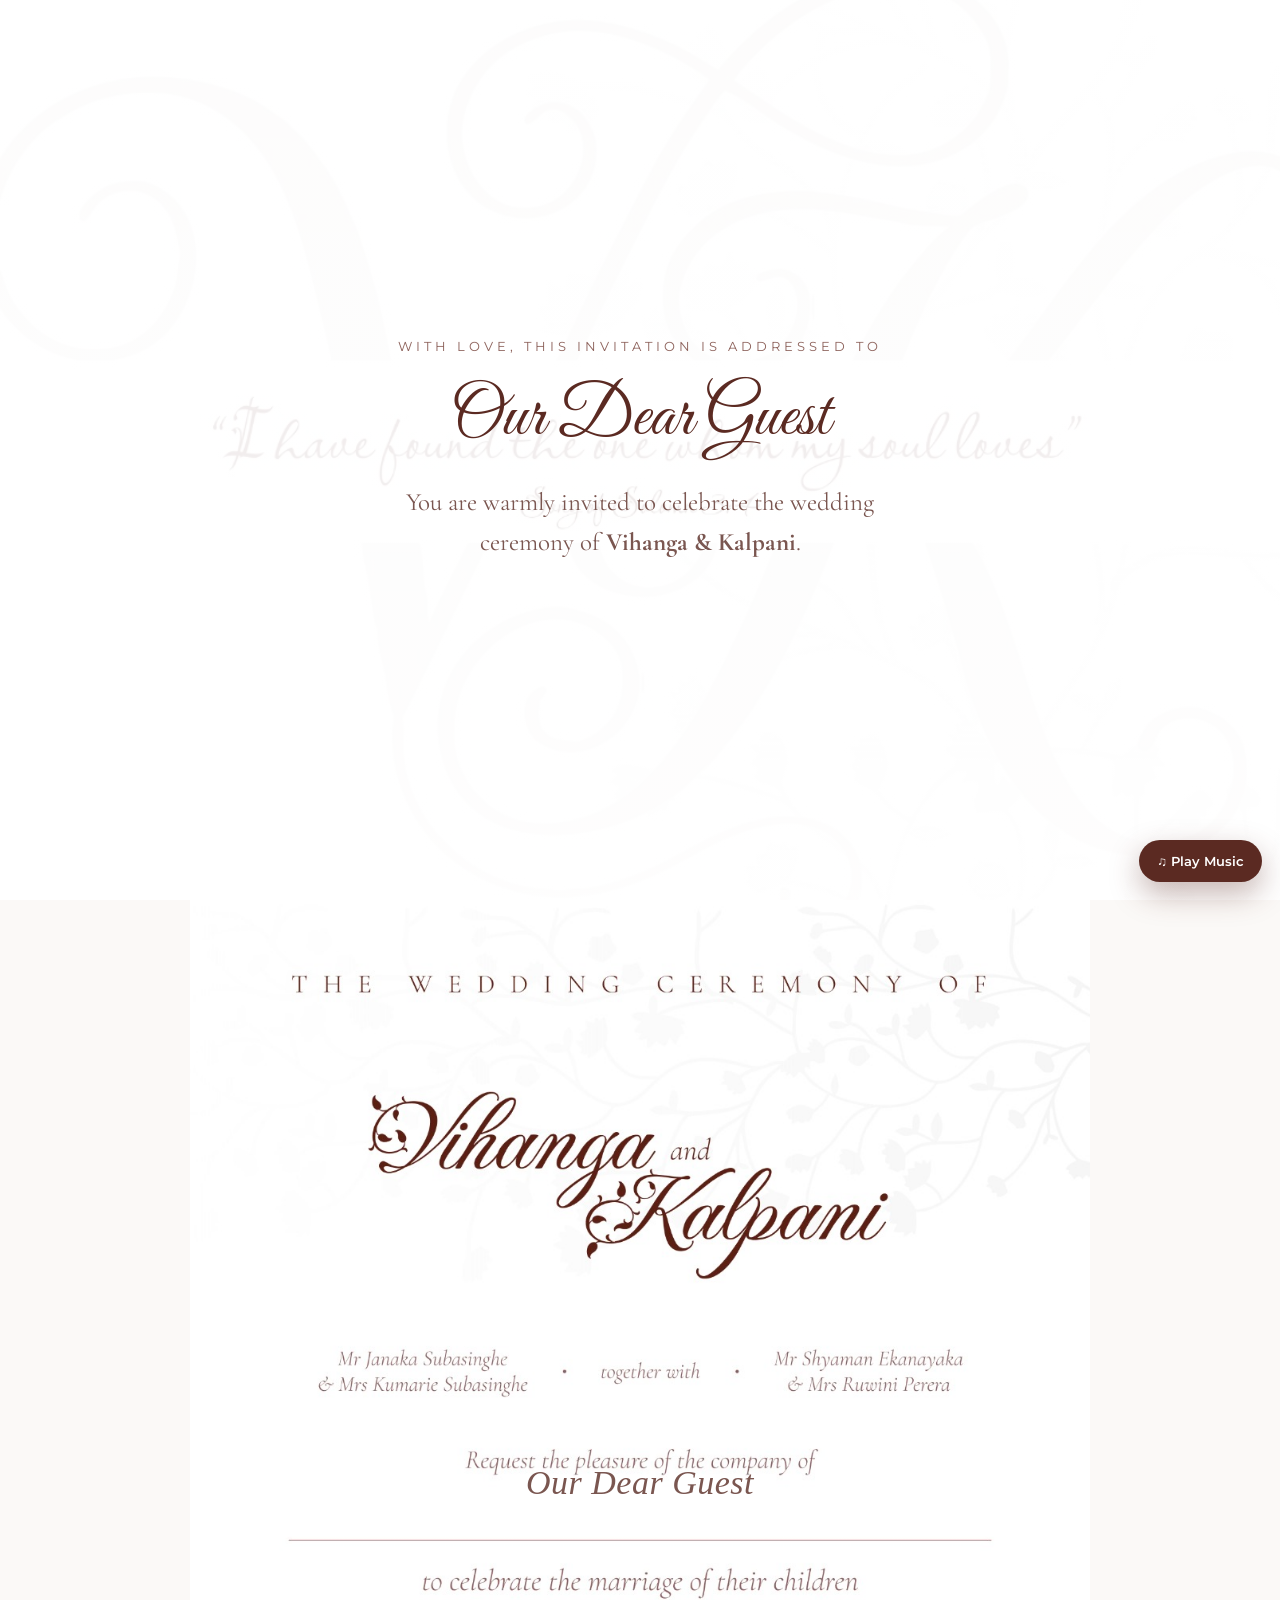
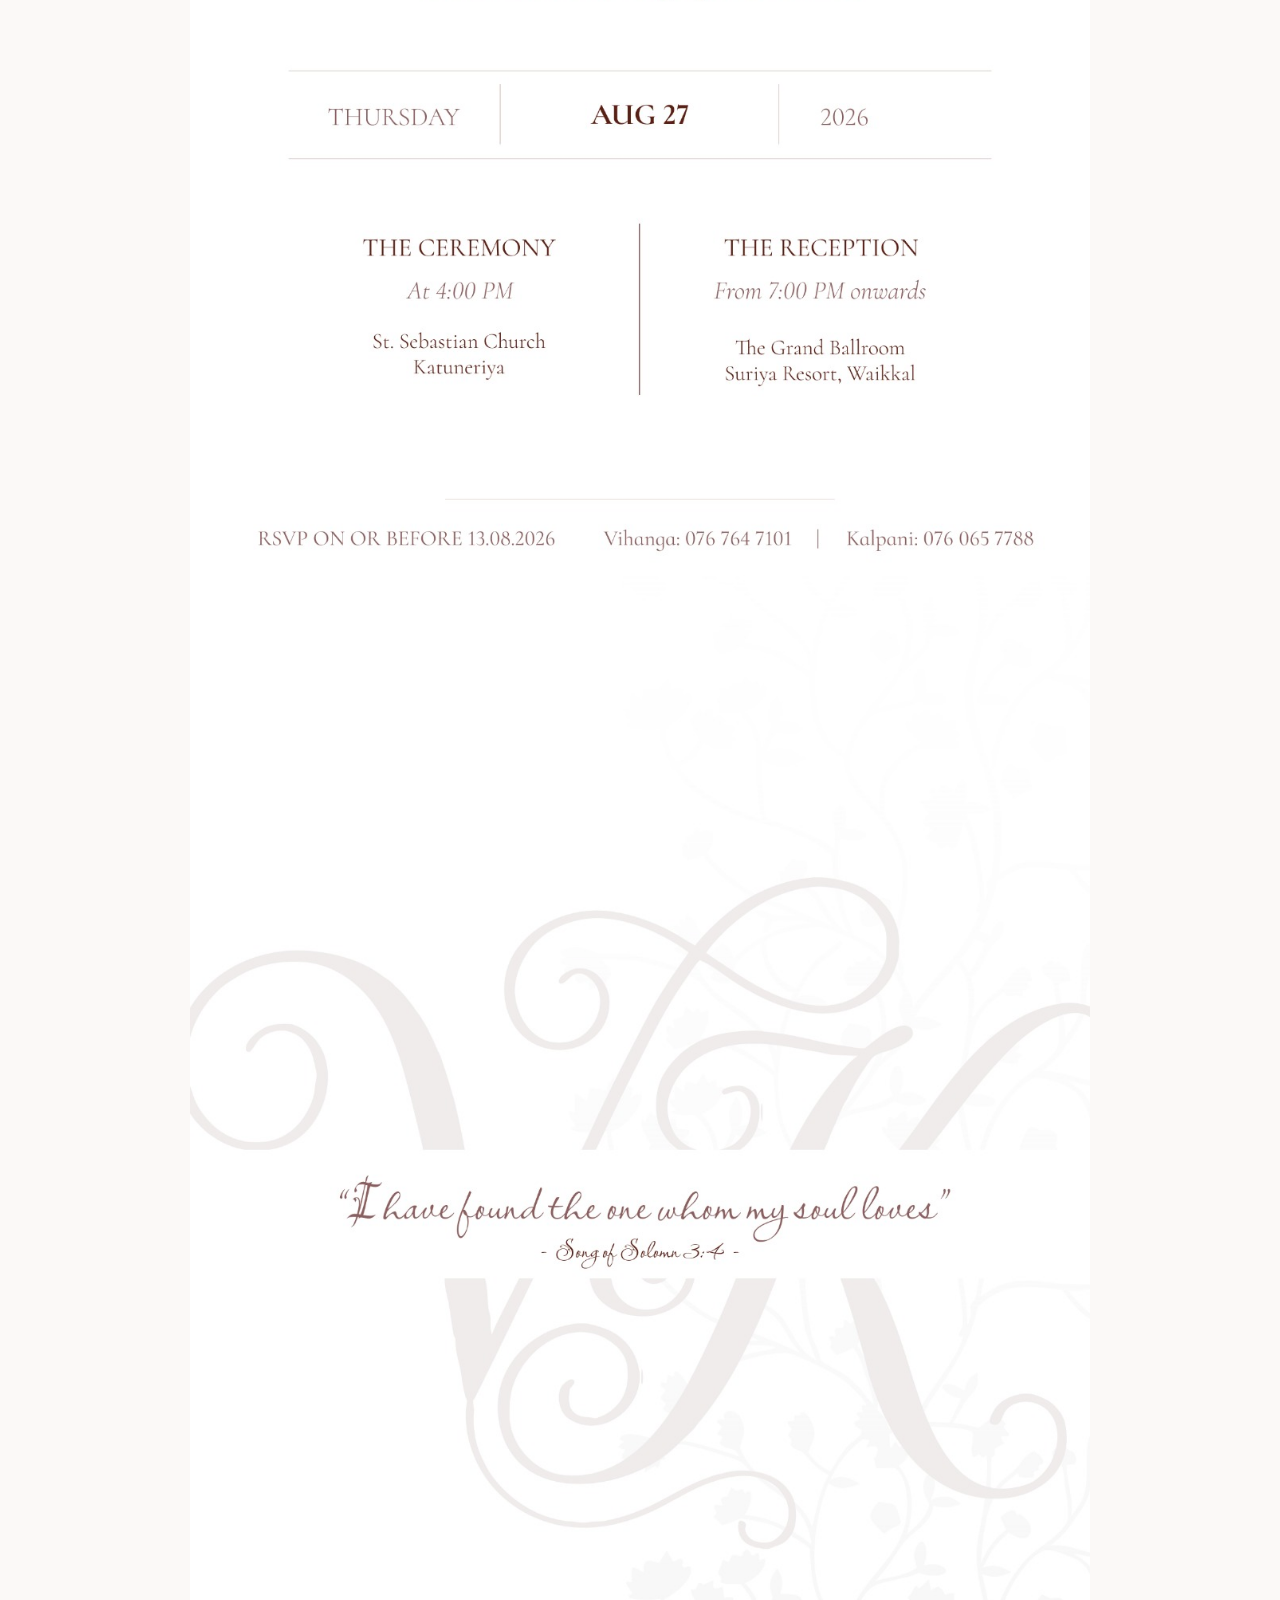
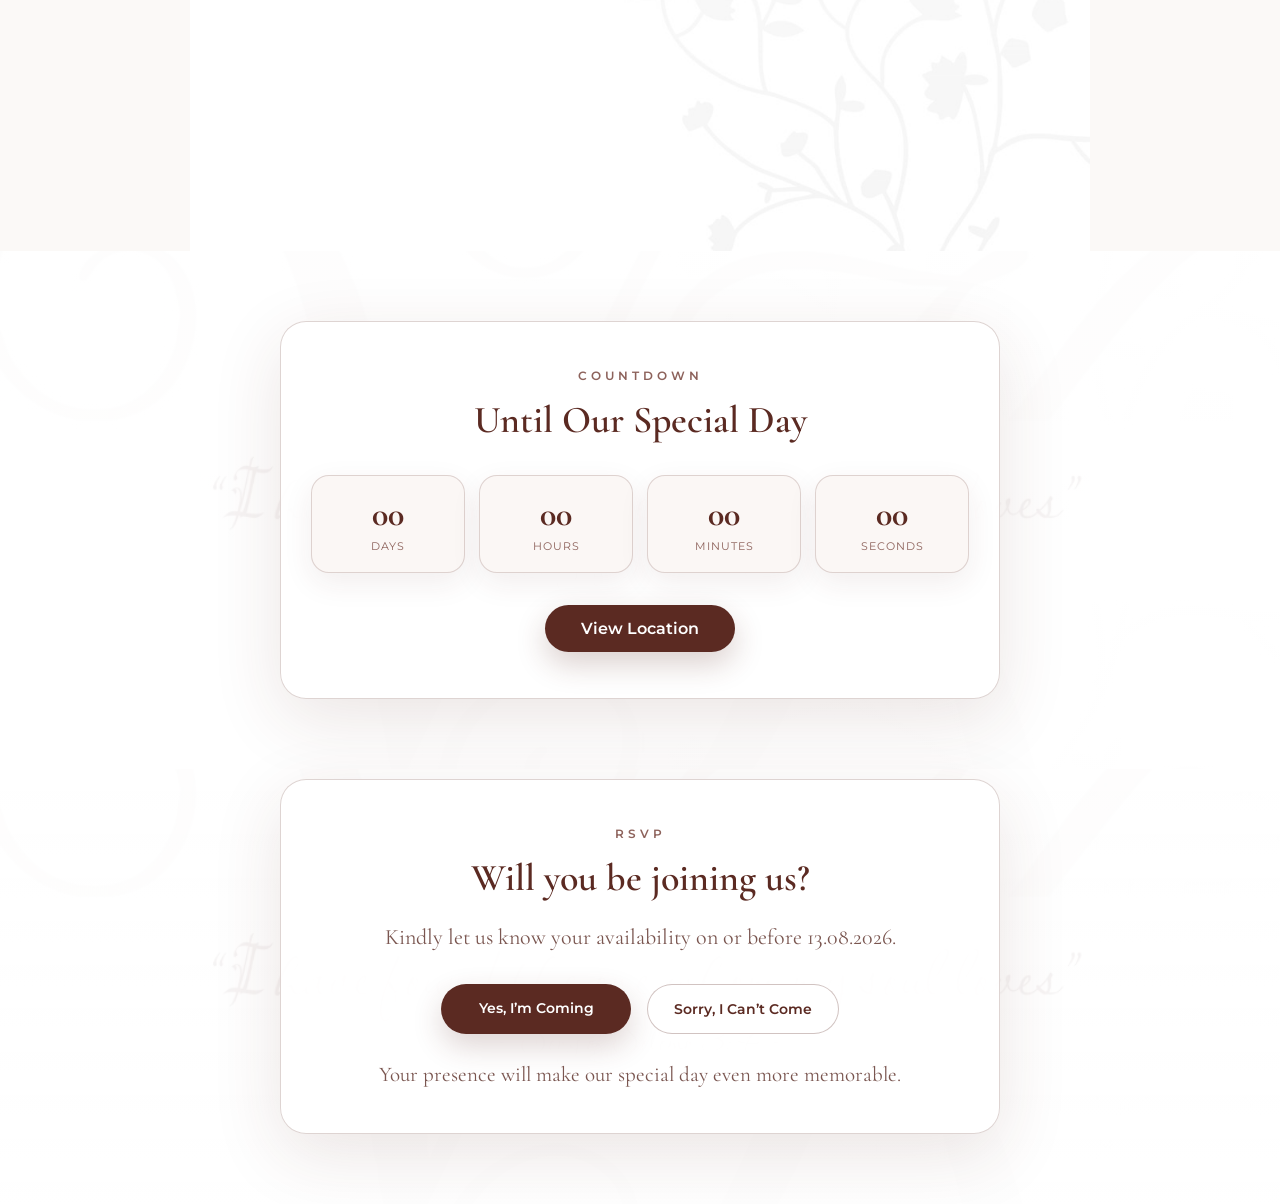
==== commit 65bbab81: "add name in the invitation" ====
--- a/index.html
+++ b/index.html
@@ -37,9 +37,15 @@
       </p>
     </section>
 
-    <section class="image-section">
-      <img src="invitation.jpg" alt="Wedding Invitation" class="invitation-img">
-    </section>
+<section class="image-section">
+  <div class="invitation-wrapper">
+    <img src="invitation.jpg" alt="Wedding Invitation" class="invitation-img">
+
+    <div class="invited-name" id="invitedGuestName">
+      Our Dear Guest
+    </div>
+  </div>
+</section>
 
     <section class="quote-section">
       <img src="bible-quote.jpg" alt="Wedding Quote" class="quote-img">
--- a/style.css
+++ b/style.css
@@ -72,6 +72,34 @@
   width: 100%;
   max-width: 900px;
   display: block;
+}
+.invitation-wrapper {
+  position: relative;
+  width: 100%;
+  max-width: 900px;
+}
+
+.invitation-img {
+  width: 100%;
+  display: block;
+}
+
+.invited-name {
+  position: absolute;
+  left: 50%;
+  top: 44.2%;
+  transform: translateX(-50%);
+  width: 58%;
+  text-align: center;
+
+  font-family: "Cormorant Garamond", serif;
+  font-size: clamp(18px, 3vw, 34px);
+  font-style: italic;
+  color: #7a5650;
+  letter-spacing: 0.5px;
+  white-space: nowrap;
+  overflow: hidden;
+  text-overflow: ellipsis;
 }
 
 .countdown-section,
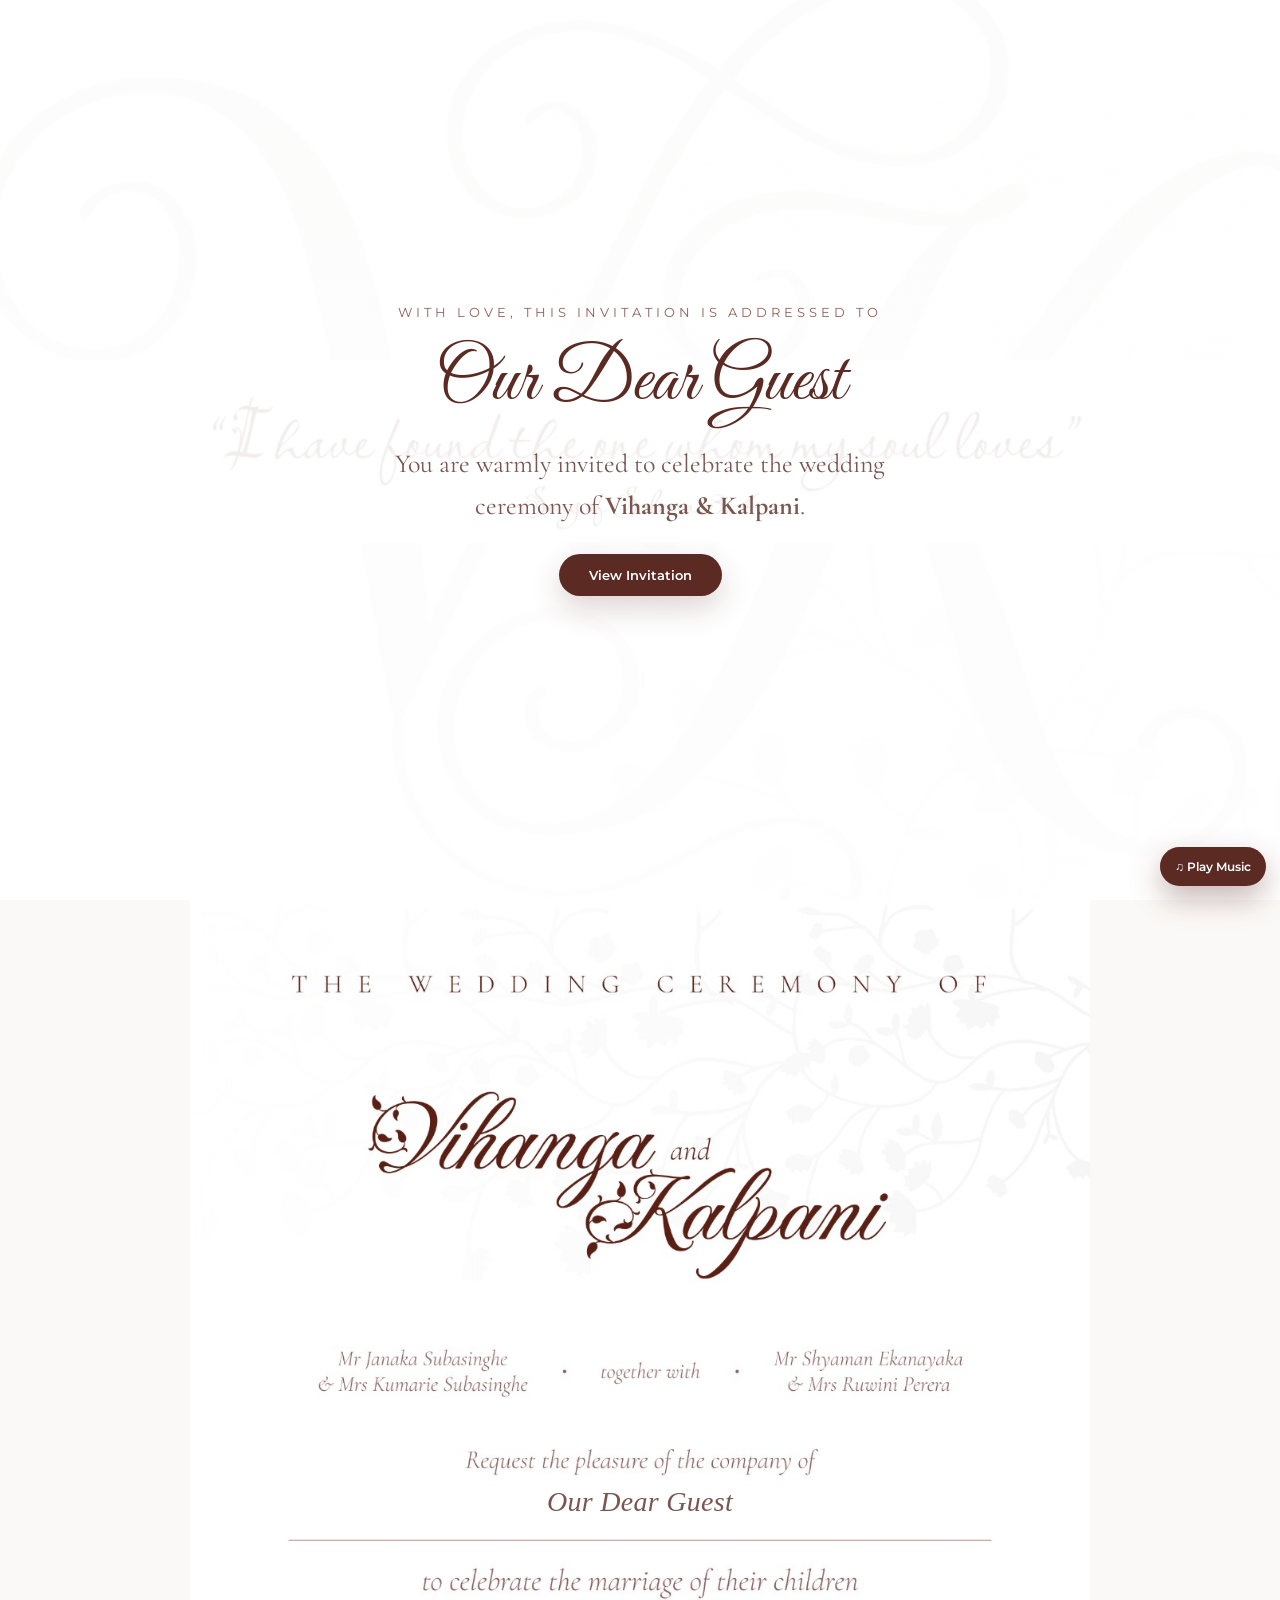
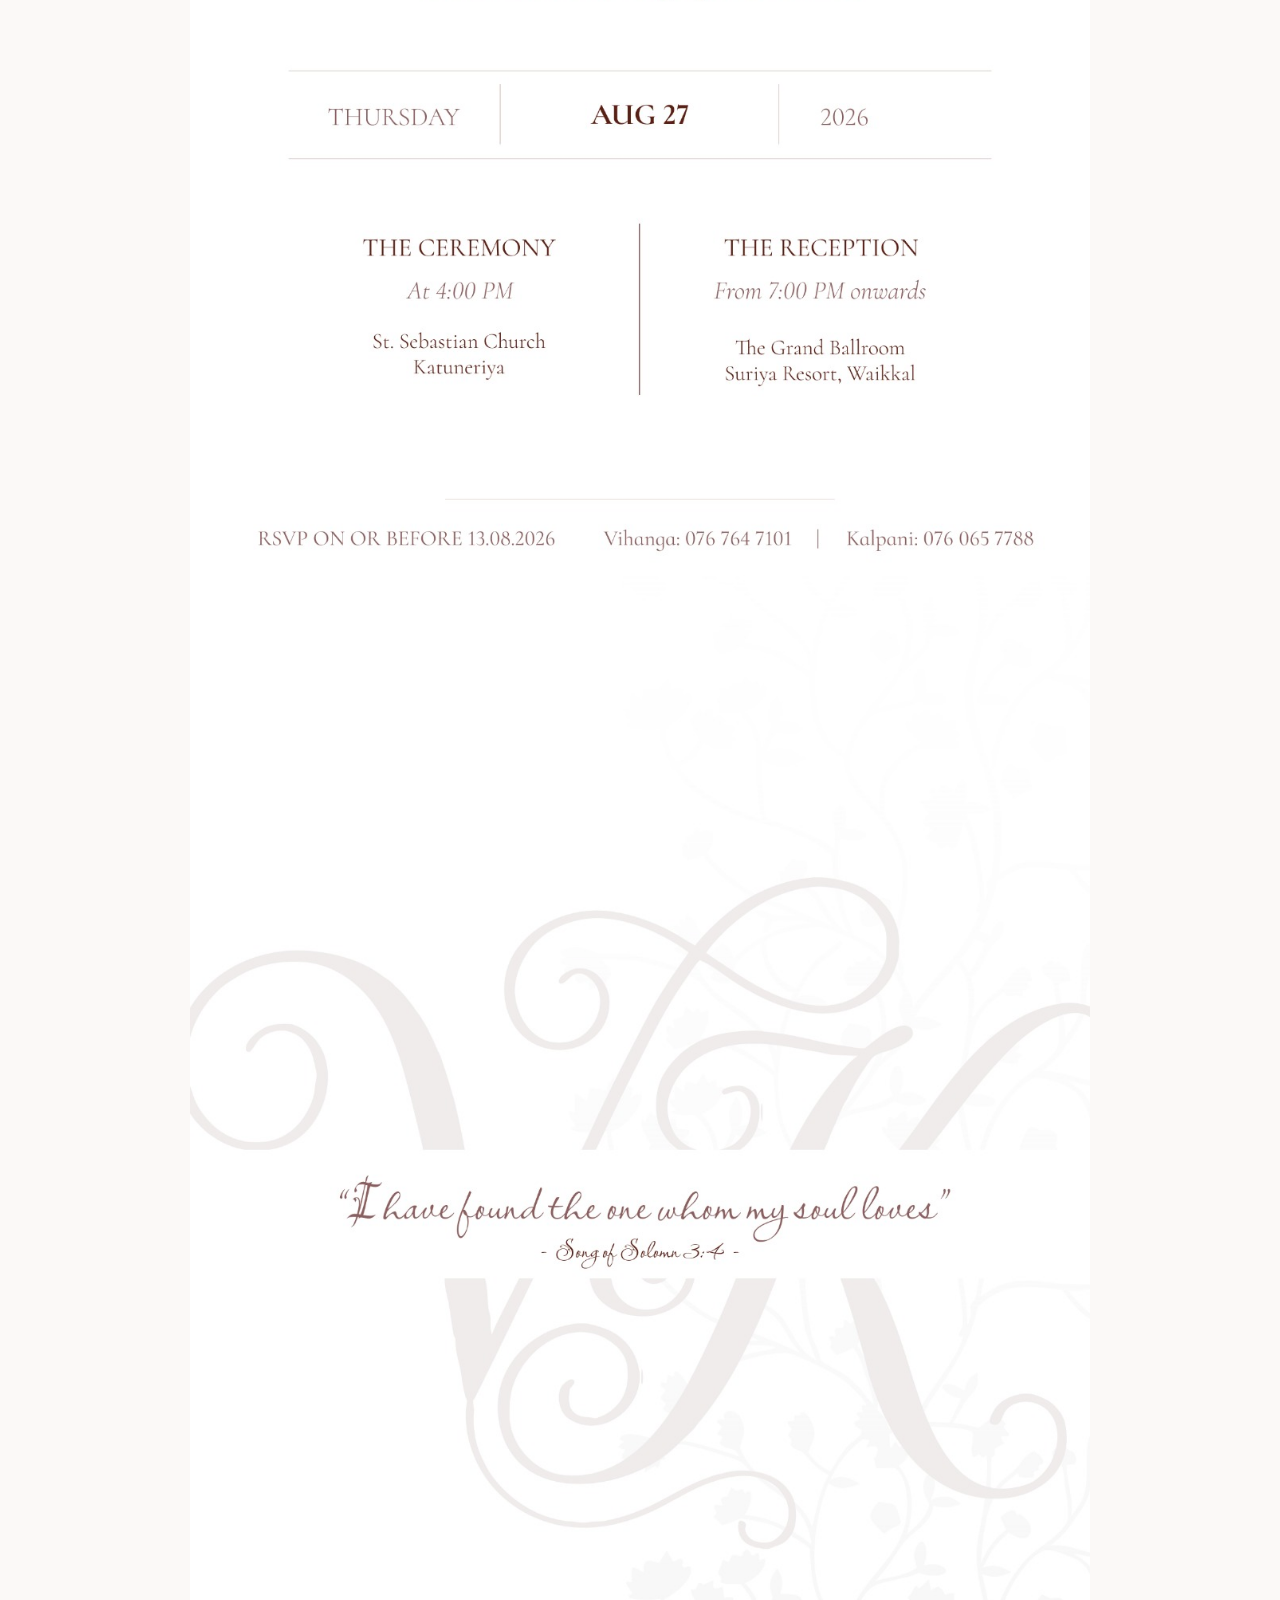
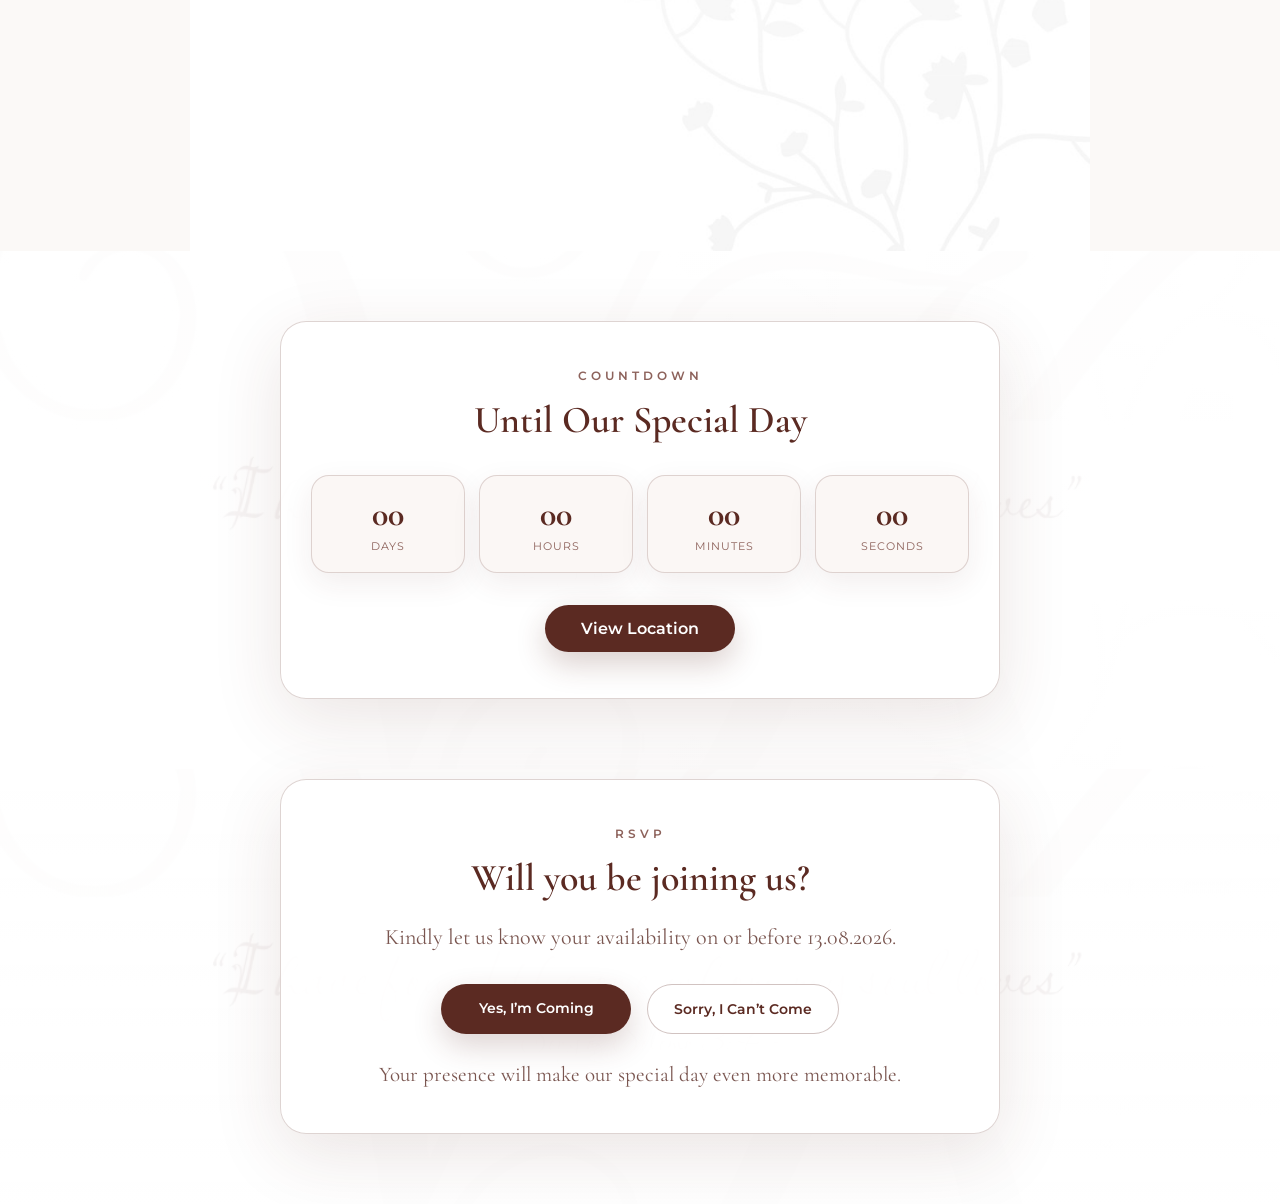
==== commit a2bf954b: "make it mobile responsive" ====
--- a/index.html
+++ b/index.html
@@ -30,22 +30,26 @@
 
     <section class="guest-section">
       <p class="guest-small">With love, this invitation is addressed to</p>
+
       <h1 id="guestName">Our Dear Guest</h1>
+
       <p class="guest-text">
         You are warmly invited to celebrate the wedding ceremony of
         <strong>Vihanga & Kalpani</strong>.
       </p>
+
+      <a href="#invitation" class="open-invite-btn">View Invitation</a>
     </section>
 
-<section class="image-section">
-  <div class="invitation-wrapper">
-    <img src="invitation.jpg" alt="Wedding Invitation" class="invitation-img">
+    <section class="image-section" id="invitation">
+      <div class="invitation-wrapper">
+        <img src="invitation.jpg" alt="Wedding Invitation" class="invitation-img">
 
-    <div class="invited-name" id="invitedGuestName">
-      Our Dear Guest
-    </div>
-  </div>
-</section>
+        <div class="invited-name" id="invitedGuestName">
+          Our Dear Guest
+        </div>
+      </div>
+    </section>
 
     <section class="quote-section">
       <img src="bible-quote.jpg" alt="Wedding Quote" class="quote-img">
@@ -54,6 +58,7 @@
     <section class="countdown-section">
       <div class="section-card">
         <p class="section-label">Countdown</p>
+
         <h2 class="section-title">Until Our Special Day</h2>
 
         <div class="countdown">
--- a/style.css
+++ b/style.css
@@ -19,8 +19,9 @@
   overflow: hidden;
 }
 
+/* First Guest Section */
 .guest-section {
-  min-height: 100vh;
+  min-height: 100svh;
   padding: 40px 22px;
   display: flex;
   flex-direction: column;
@@ -35,7 +36,7 @@
 }
 
 .guest-small {
-  font-size: 13px;
+  font-size: clamp(10px, 2.8vw, 13px);
   letter-spacing: 4px;
   text-transform: uppercase;
   color: #8d625b;
@@ -43,21 +44,37 @@
 }
 
 .guest-section h1 {
+  max-width: 95%;
   font-family: "Great Vibes", cursive;
-  font-size: 70px;
+  font-size: clamp(42px, 12vw, 76px);
   font-weight: 400;
   color: #5b2a22;
   margin-bottom: 20px;
+  line-height: 1.1;
+  overflow-wrap: break-word;
 }
 
 .guest-text {
   max-width: 560px;
   font-family: "Cormorant Garamond", serif;
-  font-size: 25px;
+  font-size: clamp(20px, 5vw, 26px);
   line-height: 1.6;
   color: #7a5650;
 }
 
+.open-invite-btn {
+  margin-top: 28px;
+  padding: 13px 30px;
+  border-radius: 999px;
+  background: #5b2a22;
+  color: white;
+  text-decoration: none;
+  font-size: 13px;
+  font-weight: 600;
+  box-shadow: 0 12px 30px rgba(91, 42, 34, 0.2);
+}
+
+/* Invitation Image Section */
 .image-section,
 .quote-section {
   width: 100%;
@@ -67,41 +84,47 @@
   align-items: center;
 }
 
+.invitation-wrapper {
+  position: relative;
+  width: 100%;
+  max-width: 900px;
+  margin: 0 auto;
+}
+
 .invitation-img,
 .quote-img {
   width: 100%;
   max-width: 900px;
   display: block;
 }
-.invitation-wrapper {
-  position: relative;
-  width: 100%;
-  max-width: 900px;
-}
-
-.invitation-img {
-  width: 100%;
-  display: block;
-}
-
+
+/* Name on invitation bar */
 .invited-name {
   position: absolute;
   left: 50%;
-  top: 44.2%;
-  transform: translateX(-50%);
+  top: 47.25%;
+  transform: translate(-50%, -50%);
   width: 58%;
-  text-align: center;
-
-  font-family: "Cormorant Garamond", serif;
-  font-size: clamp(18px, 3vw, 34px);
+  height: 4%;
+  display: flex;
+  align-items: center;
+  justify-content: center;
+
+  font-family: "Cormorant Garamond", serif;
+  font-size: clamp(9px, 2.6vw, 30px);
   font-style: italic;
   color: #7a5650;
-  letter-spacing: 0.5px;
+  letter-spacing: 0.3px;
+  line-height: 1;
+  text-align: center;
+
   white-space: nowrap;
   overflow: hidden;
   text-overflow: ellipsis;
-}
-
+  pointer-events: none;
+}
+
+/* Countdown + RSVP */
 .countdown-section,
 .rsvp-section {
   padding: 70px 22px;
@@ -139,7 +162,7 @@
 
 .section-title {
   font-family: "Cormorant Garamond", serif;
-  font-size: 38px;
+  font-size: clamp(30px, 7vw, 38px);
   font-weight: 600;
   color: #5b2a22;
   margin-bottom: 18px;
@@ -149,7 +172,7 @@
   max-width: 520px;
   margin: 0 auto 28px;
   font-family: "Cormorant Garamond", serif;
-  font-size: 22px;
+  font-size: clamp(19px, 5vw, 22px);
   line-height: 1.7;
   color: #7a5650;
 }
@@ -172,13 +195,13 @@
 .countdown span {
   display: block;
   font-family: "Cormorant Garamond", serif;
-  font-size: 34px;
+  font-size: clamp(24px, 7vw, 34px);
   font-weight: 700;
   color: #5b2a22;
 }
 
 .countdown small {
-  font-size: 11px;
+  font-size: clamp(8px, 2vw, 11px);
   letter-spacing: 1px;
   text-transform: uppercase;
   color: #8d625b;
@@ -229,73 +252,125 @@
 
 .location-btn:hover,
 .yes-btn:hover,
-.no-btn:hover {
+.no-btn:hover,
+.open-invite-btn:hover {
   transform: translateY(-3px);
 }
 
 .footer-note {
   margin-top: 28px;
   font-family: "Cormorant Garamond", serif;
-  font-size: 21px;
+  font-size: clamp(18px, 5vw, 21px);
   color: #7a5650;
 }
 
+/* Music Button */
 .music-btn {
   position: fixed;
-  right: 18px;
-  bottom: 18px;
+  right: 14px;
+  bottom: 14px;
   z-index: 9999;
   border: none;
-  padding: 13px 18px;
+  padding: 12px 15px;
   border-radius: 999px;
   background: #5b2a22;
   color: white;
   font-family: "Montserrat", sans-serif;
-  font-size: 13px;
+  font-size: 12px;
   font-weight: 600;
   cursor: pointer;
   box-shadow: 0 12px 30px rgba(91, 42, 34, 0.35);
 }
 
+/* Tablet */
+@media (max-width: 768px) {
+  .invited-name {
+    top: 47.25%;
+    width: 60%;
+    font-size: clamp(8px, 2.5vw, 22px);
+  }
+
+  .countdown-section,
+  .rsvp-section {
+    padding: 55px 16px;
+  }
+}
+
+/* Mobile */
 @media (max-width: 600px) {
-  .guest-section h1 {
-    font-size: 54px;
-  }
-
-  .guest-text {
-    font-size: 21px;
+  .guest-section {
+    padding: 34px 18px;
+  }
+
+  .guest-small {
+    letter-spacing: 2.5px;
+  }
+
+  .image-section,
+  .quote-section {
+    align-items: flex-start;
+  }
+
+  .invitation-wrapper {
+    max-width: 100%;
+  }
+
+  .invitation-img,
+  .quote-img {
+    width: 100%;
+    max-width: 100%;
+  }
+
+  .invited-name {
+    top: 47.18%;
+    width: 57%;
+    height: 3.8%;
+    font-size: clamp(7px, 2.35vw, 15px);
+    letter-spacing: 0.1px;
   }
 
   .section-card {
-    padding: 38px 20px;
-  }
-
-  .section-title {
-    font-size: 32px;
+    padding: 38px 18px;
+    border-radius: 22px;
   }
 
   .countdown {
-    gap: 8px;
+    gap: 7px;
   }
 
   .countdown div {
-    padding: 14px 4px;
-  }
-
-  .countdown span {
-    font-size: 28px;
-  }
-
-  .countdown small {
-    font-size: 9px;
+    padding: 13px 4px;
+    border-radius: 14px;
   }
 
   .rsvp-buttons {
     flex-direction: column;
+    gap: 12px;
   }
 
   .yes-btn,
   .no-btn {
     width: 100%;
+    min-width: unset;
+  }
+
+  .music-btn {
+    right: 10px;
+    bottom: 10px;
+    padding: 10px 13px;
+    font-size: 11px;
+  }
+}
+
+/* Small mobile */
+@media (max-width: 390px) {
+  .invited-name {
+    top: 47.15%;
+    width: 56%;
+    font-size: clamp(6.5px, 2.25vw, 13px);
+  }
+
+  .section-card {
+    padding: 34px 14px;
   }
 }
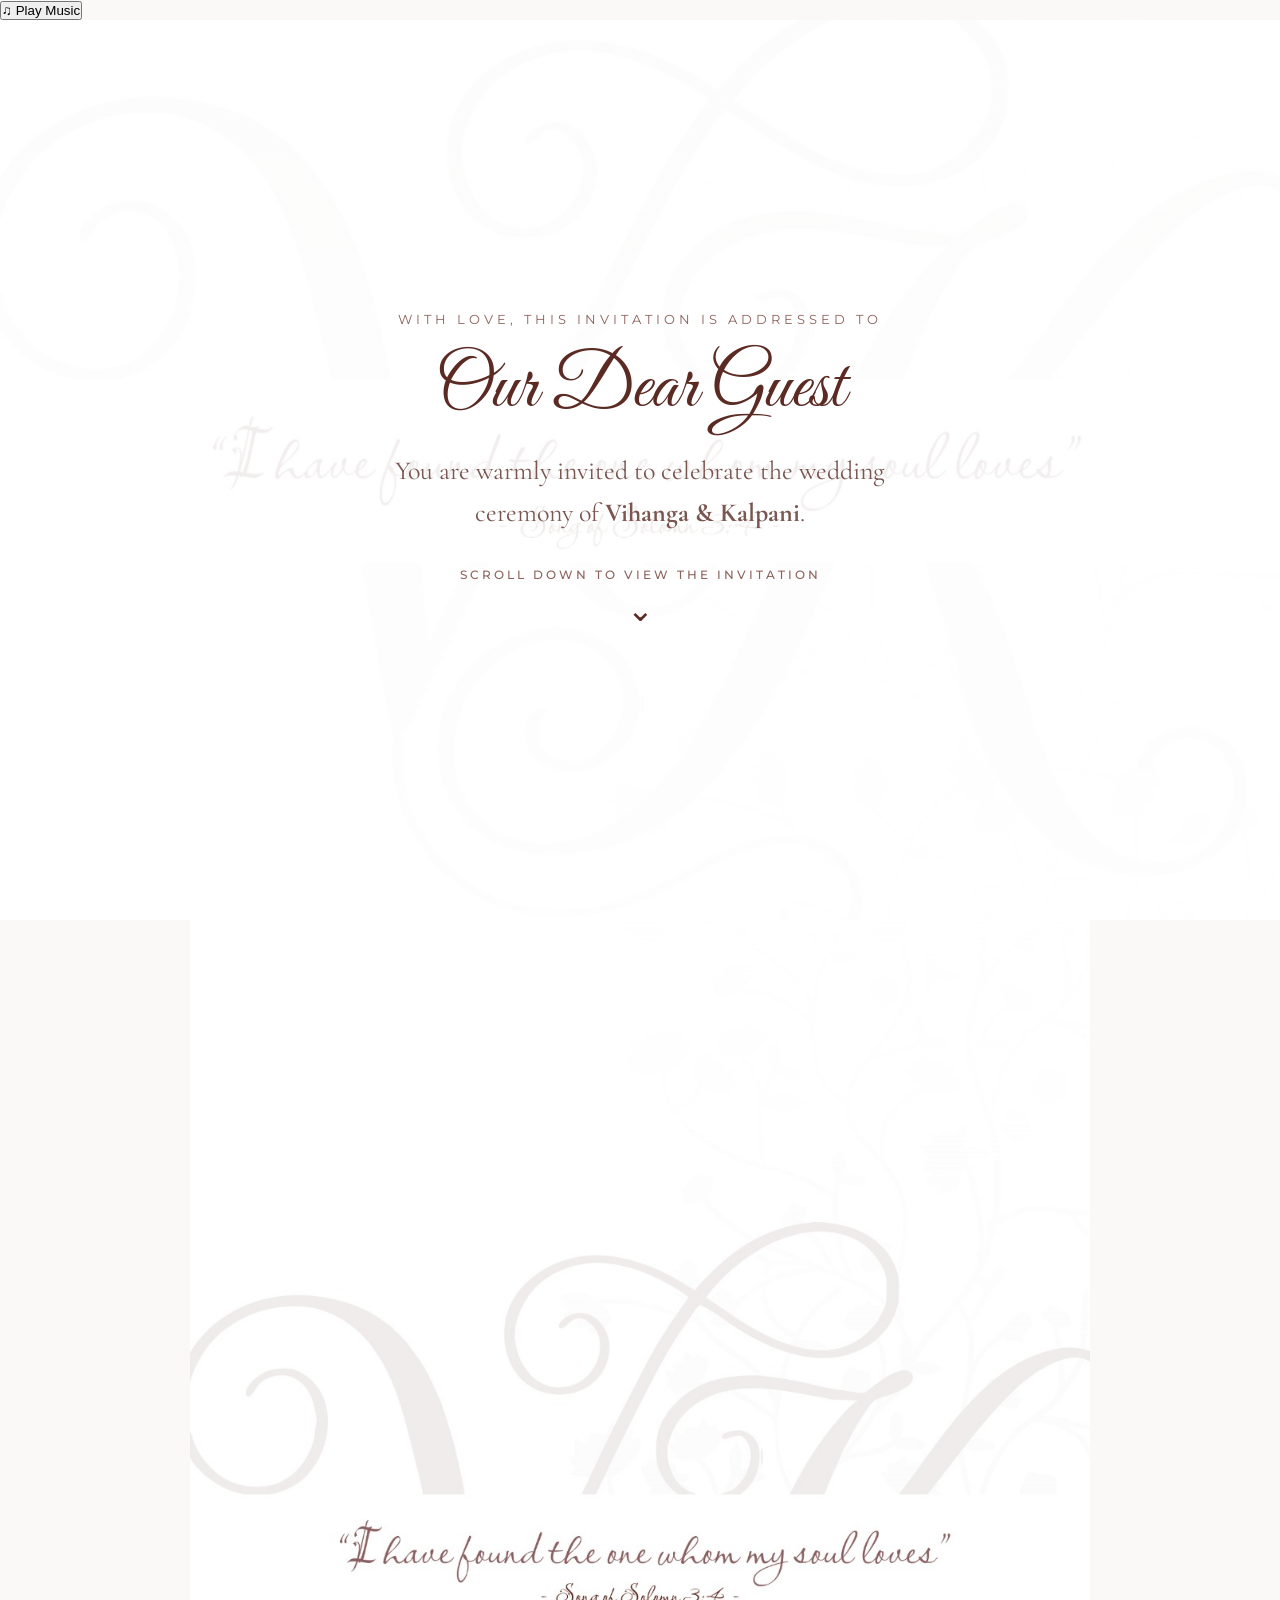
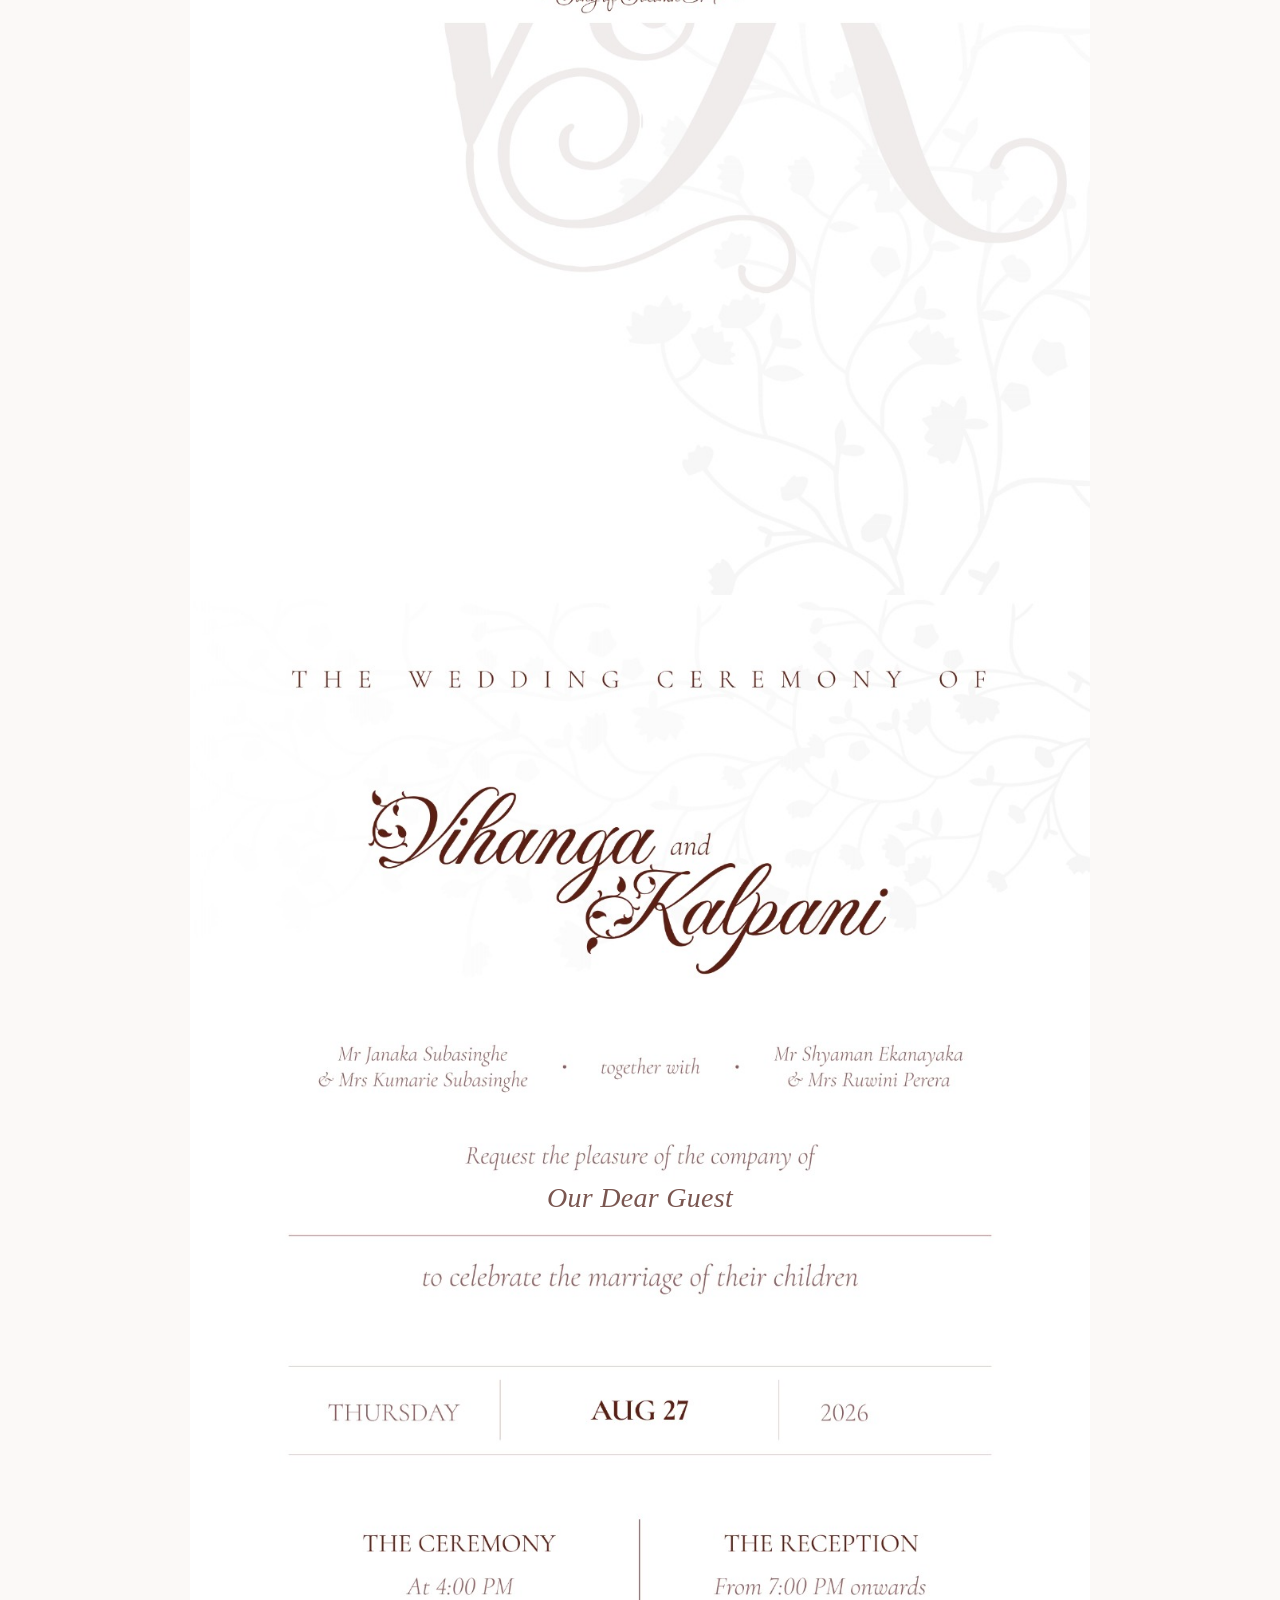
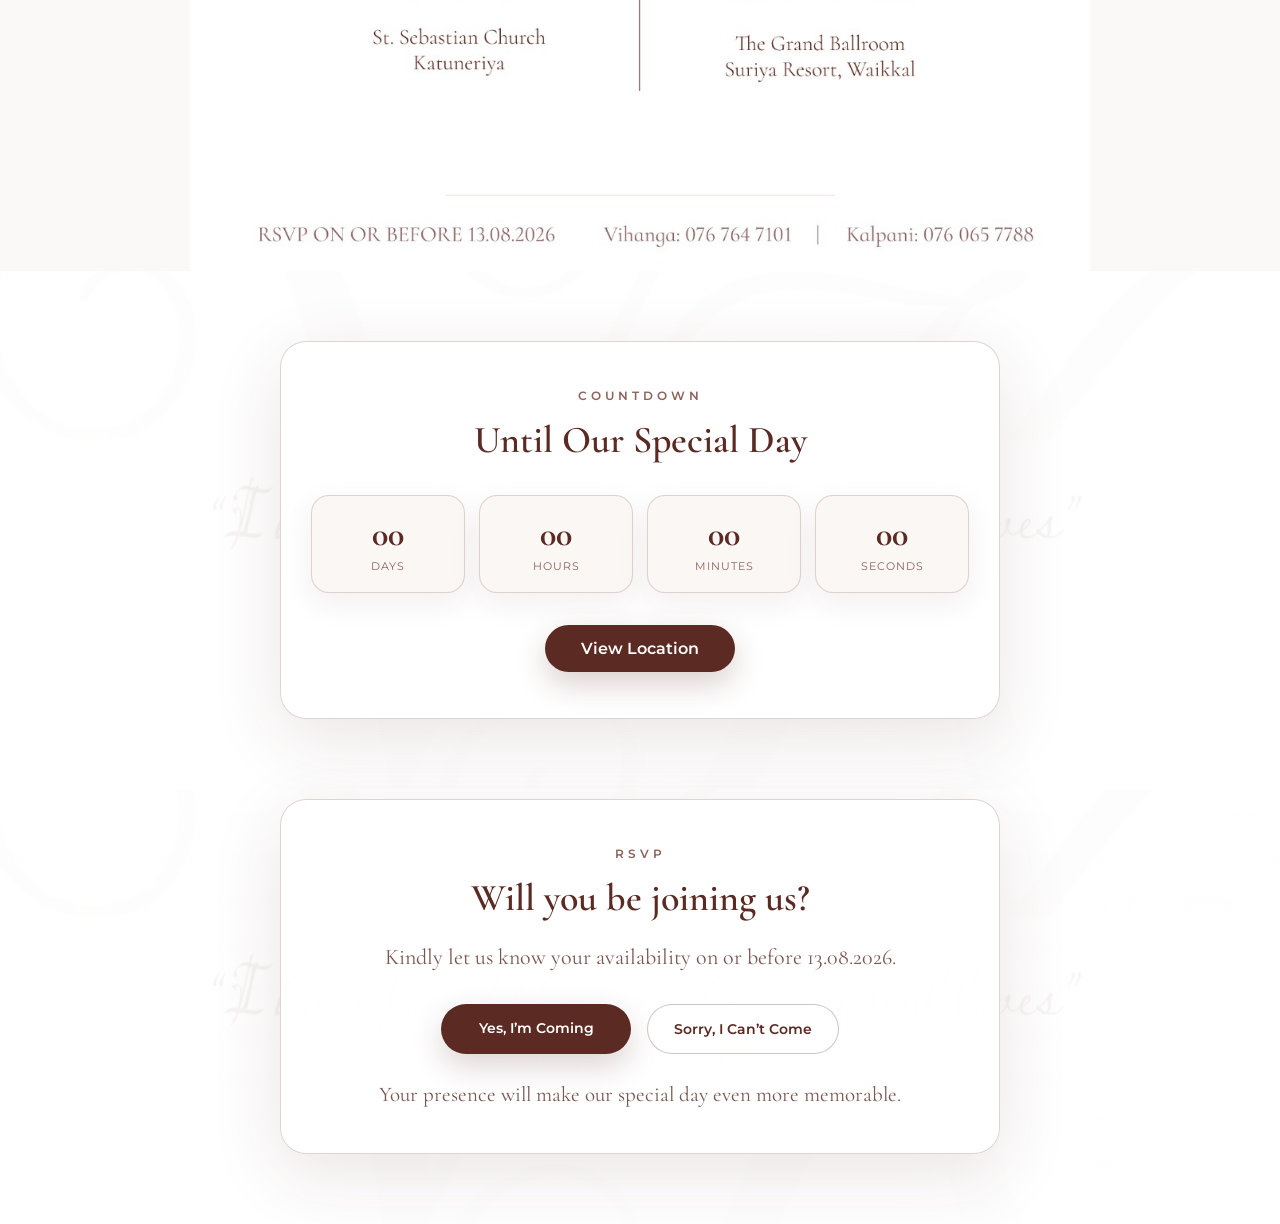
==== commit c4cbd508: "change the music" ====
--- a/index.html
+++ b/index.html
@@ -38,7 +38,14 @@
         <strong>Vihanga & Kalpani</strong>.
       </p>
 
-      <a href="#invitation" class="open-invite-btn">View Invitation</a>
+      <div class="scroll-hint">
+  <span>Scroll down to view the invitation</span>
+  <div class="scroll-arrow">⌄</div>
+</div>
+    </section>
+
+    <section class="quote-section">
+      <img src="bible-quote.jpg" alt="Wedding Quote" class="quote-img">
     </section>
 
     <section class="image-section" id="invitation">
@@ -51,9 +58,7 @@
       </div>
     </section>
 
-    <section class="quote-section">
-      <img src="bible-quote.jpg" alt="Wedding Quote" class="quote-img">
-    </section>
+
 
     <section class="countdown-section">
       <div class="section-card">
--- a/style.css
+++ b/style.css
@@ -62,16 +62,27 @@
   color: #7a5650;
 }
 
-.open-invite-btn {
-  margin-top: 28px;
-  padding: 13px 30px;
-  border-radius: 999px;
-  background: #5b2a22;
-  color: white;
-  text-decoration: none;
-  font-size: 13px;
-  font-weight: 600;
-  box-shadow: 0 12px 30px rgba(91, 42, 34, 0.2);
+/* Scroll Hint */
+.scroll-hint {
+  margin-top: 34px;
+  text-align: center;
+  color: #8d625b;
+  animation: fadeIn 1.2s ease;
+}
+
+.scroll-hint span {
+  display: block;
+  font-size: 12px;
+  letter-spacing: 3px;
+  text-transform: uppercase;
+  font-weight: 500;
+  margin-bottom: 8px;
+}
+
+.scroll-arrow {
+  font-size: 32px;
+  color: #5b2a22;
+  animation: bounceDown 1.4s infinite;
 }
 
 /* Invitation Image Section */
@@ -252,8 +263,7 @@
 
 .location-btn:hover,
 .yes-btn:hover,
-.no-btn:hover,
-.open-invite-btn:hover {
+.no-btn:hover {
   transform: translateY(-3px);
 }
 
@@ -264,22 +274,49 @@
   color: #7a5650;
 }
 
-/* Music Button */
-.music-btn {
+/* Music Notice */
+.music-notice {
   position: fixed;
-  right: 14px;
-  bottom: 14px;
+  left: 50%;
+  bottom: 18px;
+  transform: translateX(-50%);
   z-index: 9999;
-  border: none;
-  padding: 12px 15px;
+  padding: 11px 18px;
   border-radius: 999px;
-  background: #5b2a22;
+  background: rgba(91, 42, 34, 0.92);
   color: white;
   font-family: "Montserrat", sans-serif;
   font-size: 12px;
   font-weight: 600;
-  cursor: pointer;
-  box-shadow: 0 12px 30px rgba(91, 42, 34, 0.35);
+  box-shadow: 0 12px 30px rgba(91, 42, 34, 0.3);
+  pointer-events: none;
+}
+
+.music-notice.hide {
+  display: none;
+}
+
+/* Animations */
+@keyframes bounceDown {
+  0%, 100% {
+    transform: translateY(0);
+    opacity: 0.7;
+  }
+
+  50% {
+    transform: translateY(10px);
+    opacity: 1;
+  }
+}
+
+@keyframes fadeIn {
+  from {
+    opacity: 0;
+  }
+
+  to {
+    opacity: 1;
+  }
 }
 
 /* Tablet */
@@ -306,6 +343,15 @@
     letter-spacing: 2.5px;
   }
 
+  .scroll-hint span {
+    font-size: 10px;
+    letter-spacing: 2px;
+  }
+
+  .scroll-arrow {
+    font-size: 28px;
+  }
+
   .image-section,
   .quote-section {
     align-items: flex-start;
@@ -354,15 +400,14 @@
     min-width: unset;
   }
 
-  .music-btn {
-    right: 10px;
-    bottom: 10px;
-    padding: 10px 13px;
+  .music-notice {
+    bottom: 12px;
     font-size: 11px;
-  }
-}
-
-/* Small mobile */
+    padding: 10px 14px;
+  }
+}
+
+/* Small Mobile */
 @media (max-width: 390px) {
   .invited-name {
     top: 47.15%;
